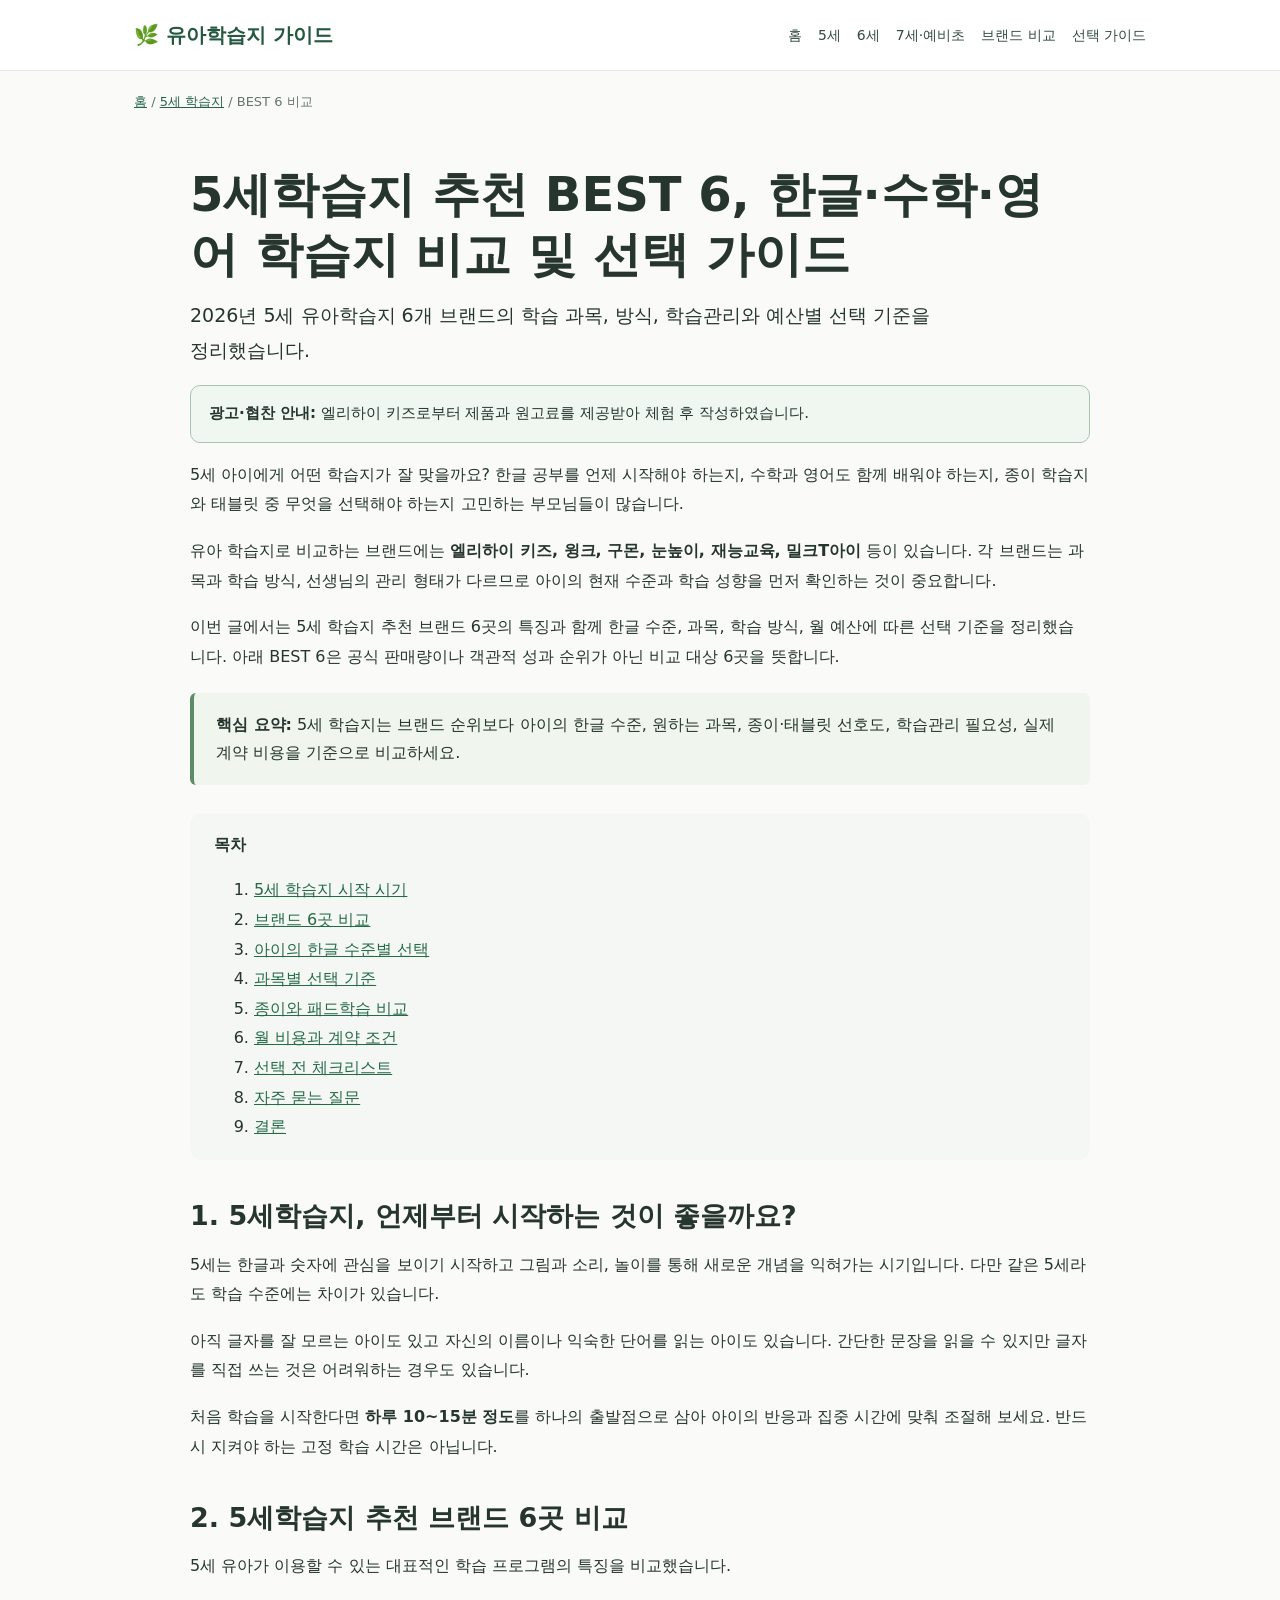
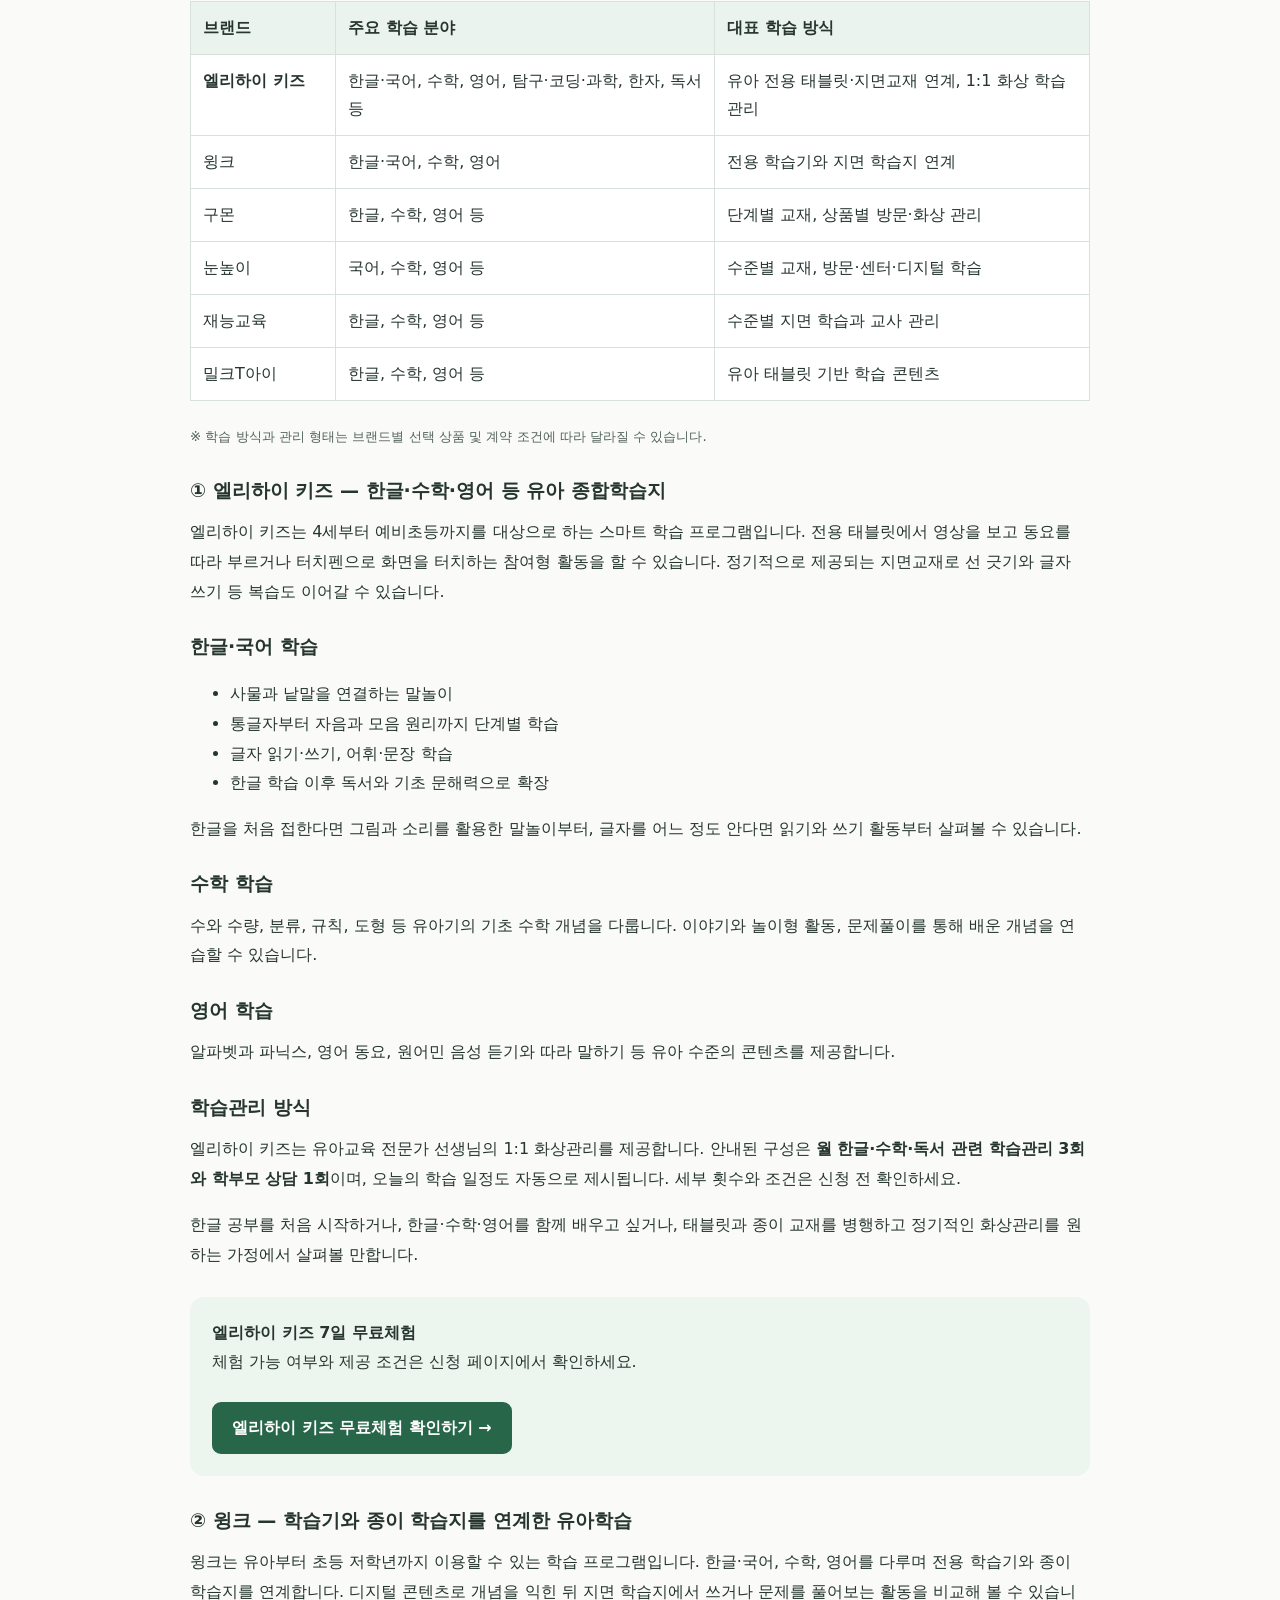
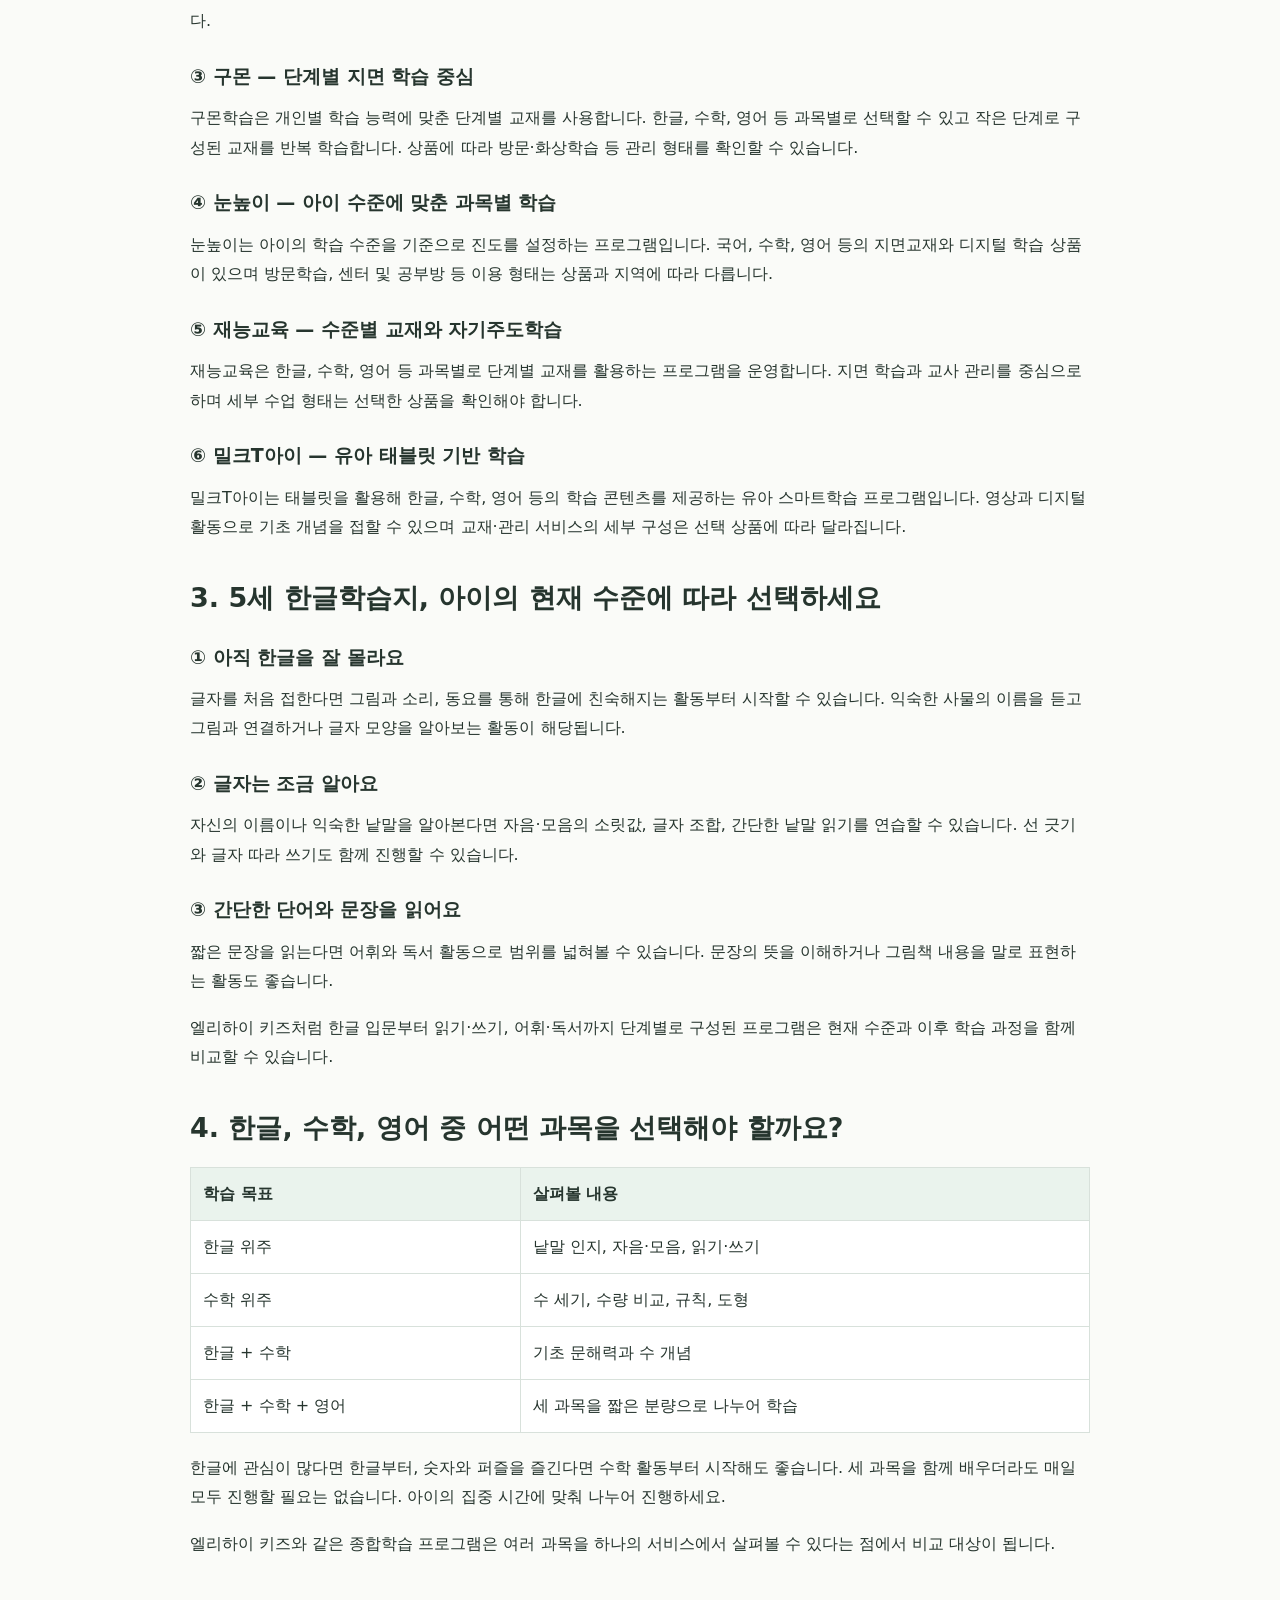
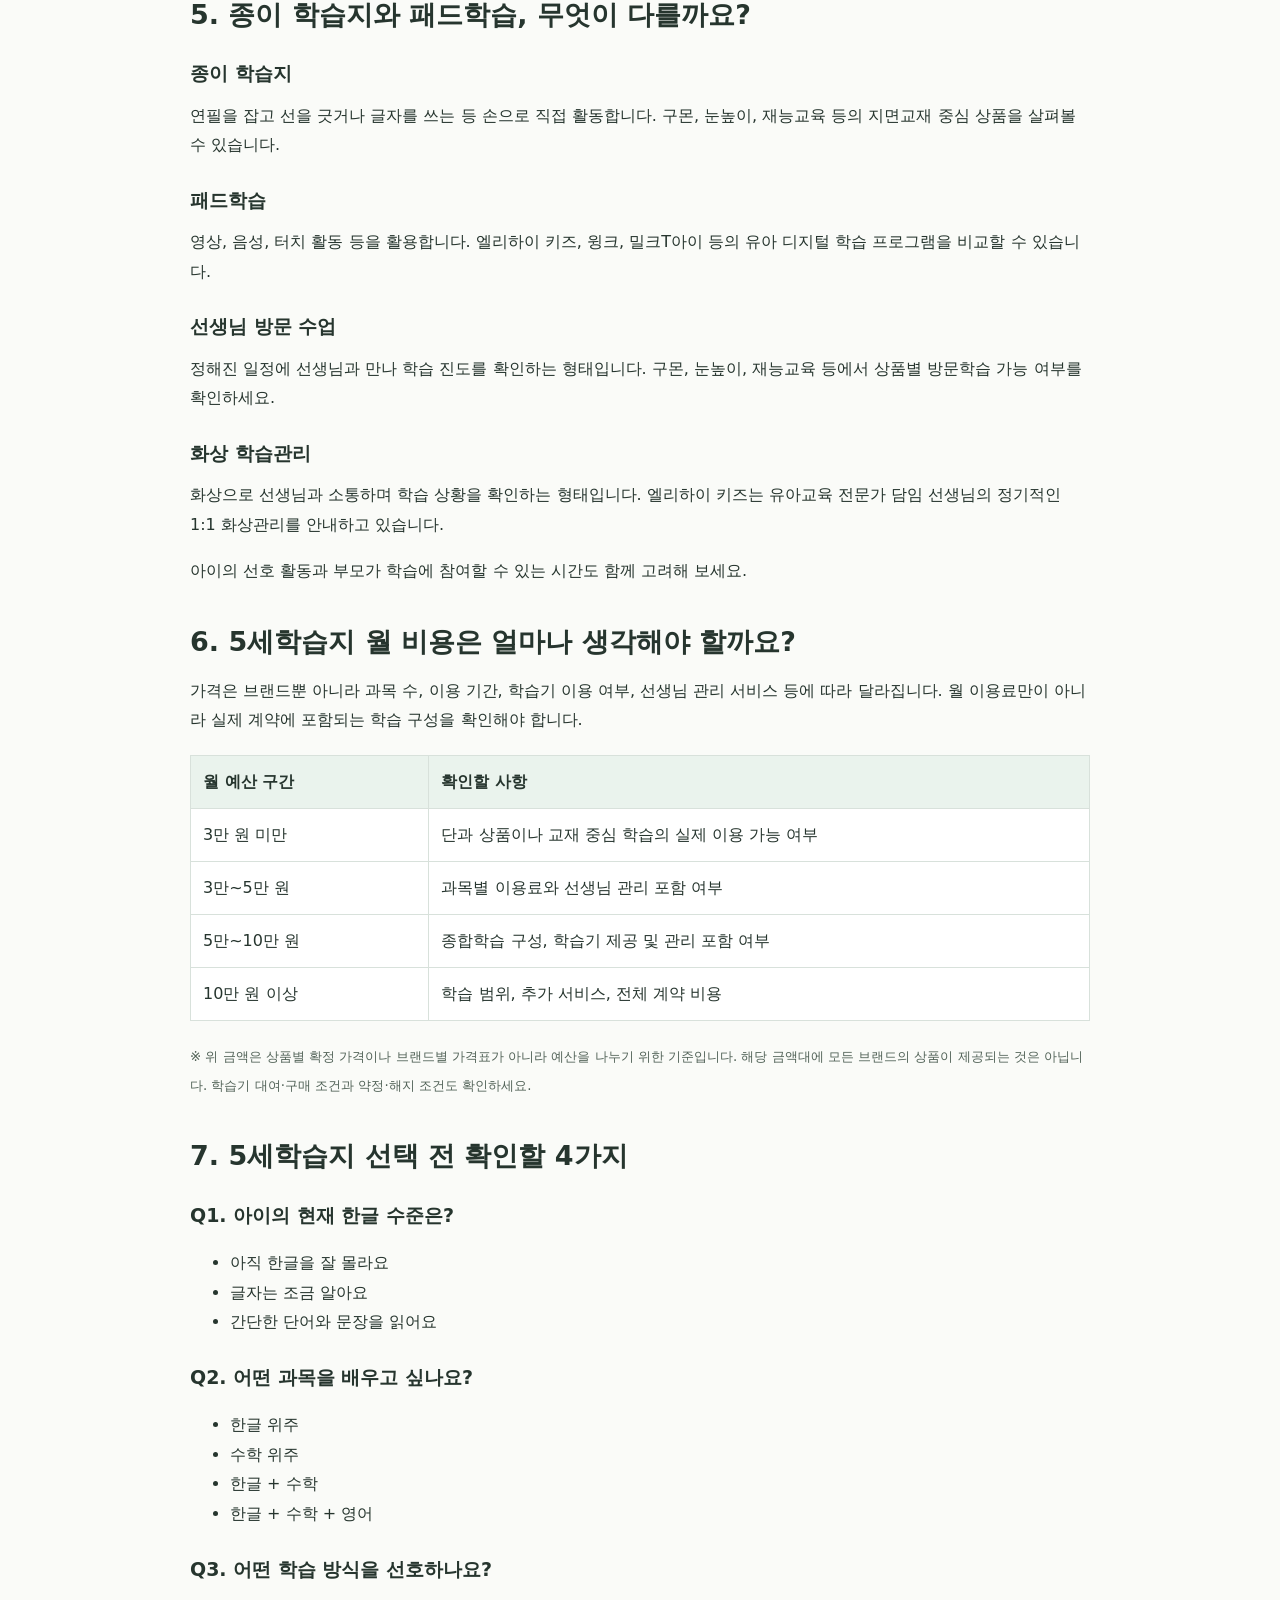
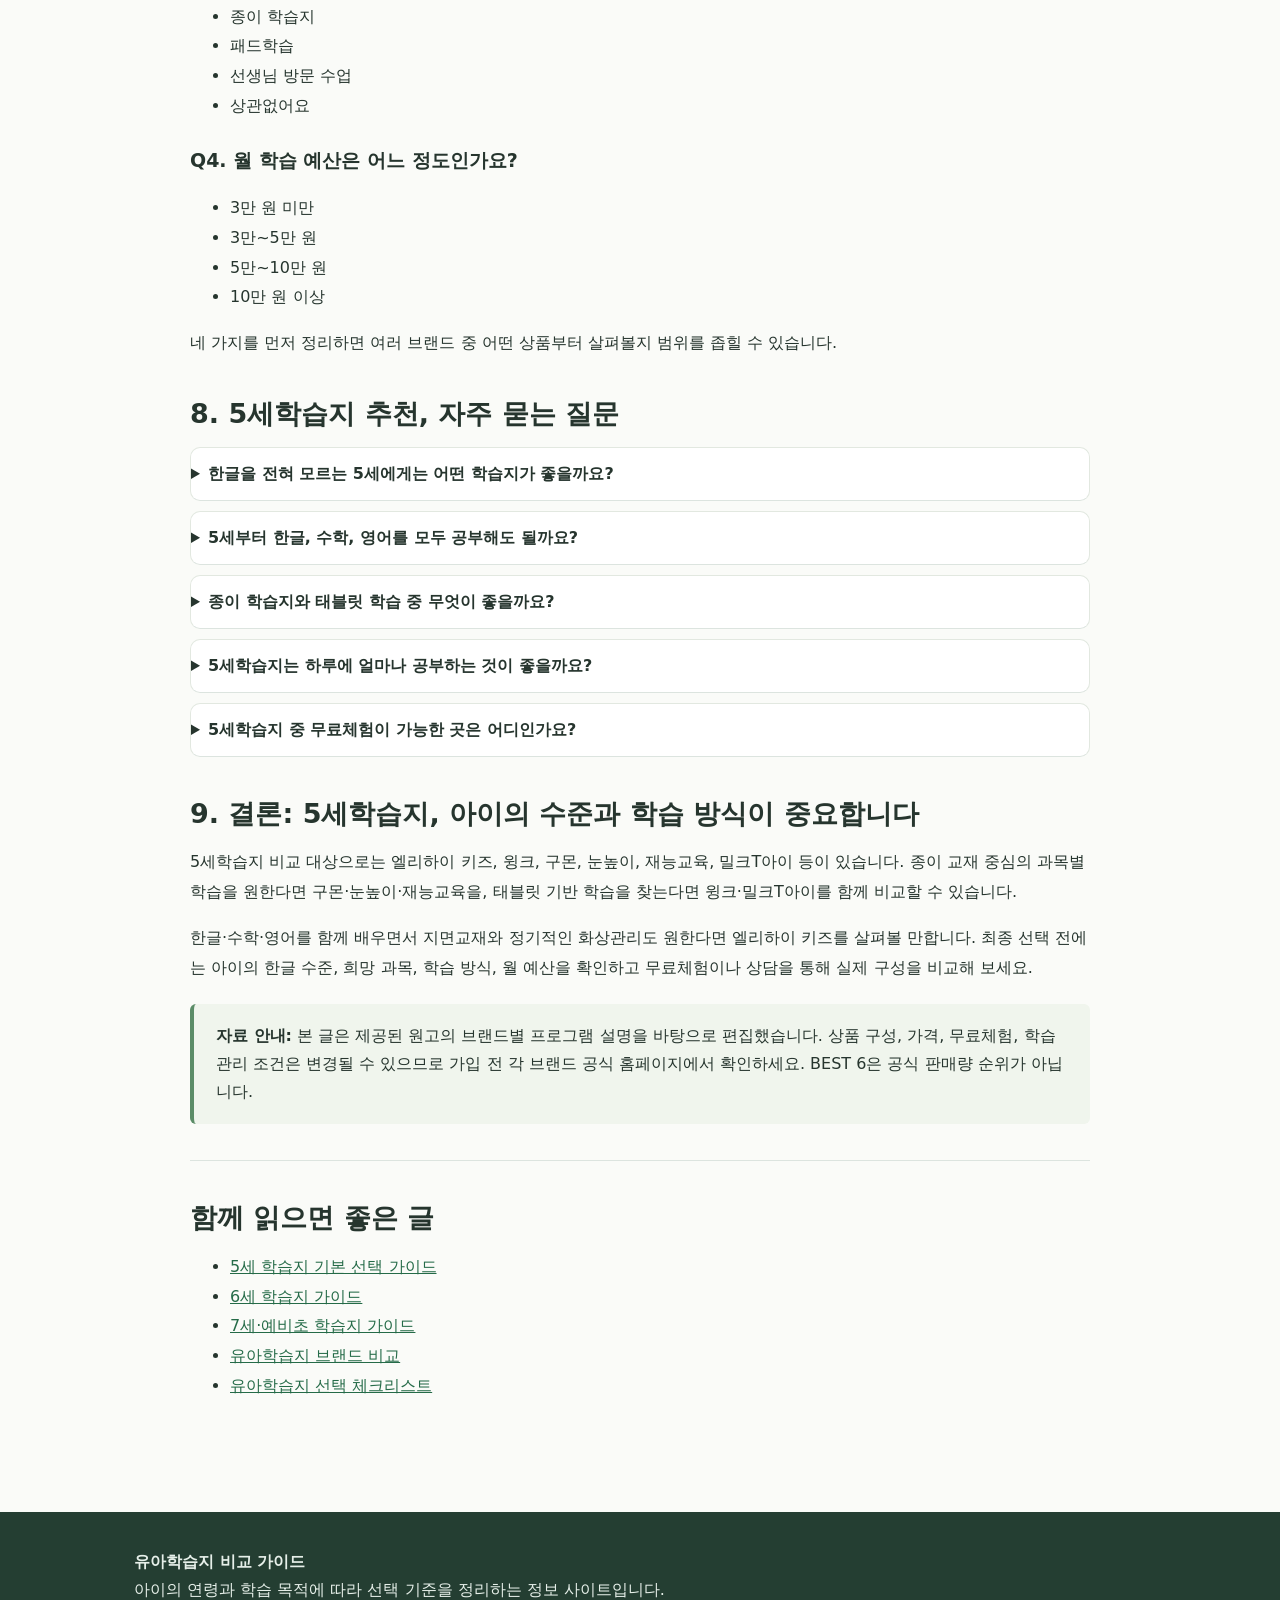
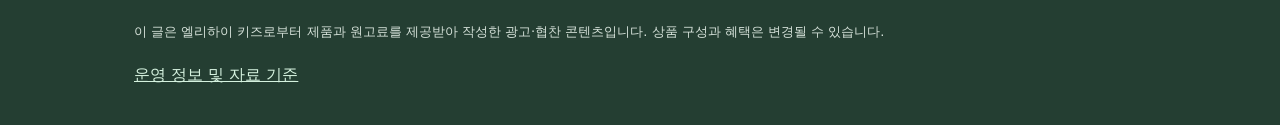
==== 5se-study-best6.html @ 1b420f94 "Add files via upload" ====
<!doctype html><html lang="ko"><head><meta charset="utf-8"><meta name="viewport" content="width=device-width, initial-scale=1"><title>5세학습지 추천 BEST 6 | 한글·수학·영어 학습지 비교</title><meta name="description" content="5세학습지 추천 BEST 6. 엘리하이 키즈, 윙크, 구몬, 눈높이, 재능교육, 밀크T아이의 한글·수학·영어 학습 방식, 관리, 비용 선택 기준을 비교합니다."><meta name="robots" content="index,follow,max-snippet:-1"><link rel="canonical" href="https://jjh950621-star.github.io/5se-study-best6.html"><link rel="stylesheet" href="style.css"><meta property="og:type" content="article"><meta property="og:title" content="5세학습지 추천 BEST 6, 한글·수학·영어 학습지 비교 및 선택 가이드"><meta property="og:description" content="6개 유아학습지 브랜드의 과목, 학습 방식, 관리, 예산 선택 기준을 비교합니다."><meta property="og:url" content="https://jjh950621-star.github.io/5se-study-best6.html"><script type="application/ld+json">{"@context":"https://schema.org","@type":"Article","headline":"5세학습지 추천 BEST 6, 한글·수학·영어 학습지 비교 및 선택 가이드","description":"5세 유아학습지 6개 브랜드의 학습 방식과 선택 기준 비교","inLanguage":"ko-KR","mainEntityOfPage":"https://jjh950621-star.github.io/5se-study-best6.html","datePublished":"2026-11-03","dateModified":"2026-11-03","isAccessibleForFree":true}</script><style>.article{max-width:900px}.article p,.article li{line-height:1.85}.article h2{scroll-margin-top:90px;margin-top:2.4rem}.article h3{margin-top:1.5rem}.disclosure{padding:14px 18px;border:1px solid #a9c5b1;border-radius:10px;background:#f0f7f1;font-size:.94rem}.toc{background:#f5f7f4;border-radius:12px;padding:18px 24px;margin:28px 0}.toc ol{margin-bottom:0}.toc a,.related a{color:#256b48}.tablewrap{overflow-x:auto;margin:20px 0}.tablewrap table{border-collapse:collapse;width:100%;min-width:570px}.tablewrap th,.tablewrap td{border:1px solid #d8e1db;padding:12px;text-align:left;vertical-align:top}.tablewrap th{background:#eaf3ed}.cta{padding:22px;background:#edf6ee;border-radius:14px;margin:28px 0}.cta .btn{display:inline-block;margin-top:8px}.article details{border-bottom:1px solid #dce4df;padding:12px 0}.article summary{cursor:pointer;font-weight:700}.article details p{margin-bottom:4px}.related{margin-top:36px;border-top:1px solid #dce4df}.crumb{padding-top:20px}.article .notice{margin:22px 0}.article small{color:#526358}</style></head><body><header><div class="wrap nav"><a class="logo" href="index.html">🌿 유아학습지 가이드</a><nav class="links" aria-label="주요 메뉴"><a href="index.html">홈</a><a href="age-5.html">5세</a><a href="age-6.html">6세</a><a href="age-7.html">7세·예비초</a><a href="brands.html">브랜드 비교</a><a href="guide.html">선택 가이드</a></nav></div></header><div class="wrap crumb"><a href="index.html">홈</a> / <a href="age-5.html">5세 학습지</a> / BEST 6 비교</div><main class="wrap article section"><h1>5세학습지 추천 BEST 6, 한글·수학·영어 학습지 비교 및 선택 가이드</h1><p class="lead">2026년 5세 유아학습지 6개 브랜드의 학습 과목, 방식, 학습관리와 예산별 선택 기준을 정리했습니다.</p>
<p class="disclosure"><strong>광고·협찬 안내:</strong> 엘리하이 키즈로부터 제품과 원고료를 제공받아 체험 후 작성하였습니다.</p>
<p>5세 아이에게 어떤 학습지가 잘 맞을까요? 한글 공부를 언제 시작해야 하는지, 수학과 영어도 함께 배워야 하는지, 종이 학습지와 태블릿 중 무엇을 선택해야 하는지 고민하는 부모님들이 많습니다.</p>
<p>유아 학습지로 비교하는 브랜드에는 <strong>엘리하이 키즈, 윙크, 구몬, 눈높이, 재능교육, 밀크T아이</strong> 등이 있습니다. 각 브랜드는 과목과 학습 방식, 선생님의 관리 형태가 다르므로 아이의 현재 수준과 학습 성향을 먼저 확인하는 것이 중요합니다.</p>
<p>이번 글에서는 5세 학습지 추천 브랜드 6곳의 특징과 함께 한글 수준, 과목, 학습 방식, 월 예산에 따른 선택 기준을 정리했습니다. 아래 BEST 6은 공식 판매량이나 객관적 성과 순위가 아닌 비교 대상 6곳을 뜻합니다.</p>
<div class="notice"><strong>핵심 요약:</strong> 5세 학습지는 브랜드 순위보다 아이의 한글 수준, 원하는 과목, 종이·태블릿 선호도, 학습관리 필요성, 실제 계약 비용을 기준으로 비교하세요.</div>
<nav class="toc" aria-label="이 글의 목차"><strong>목차</strong><ol><li><a href="#s1">5세 학습지 시작 시기</a></li><li><a href="#s2">브랜드 6곳 비교</a></li><li><a href="#s3">아이의 한글 수준별 선택</a></li><li><a href="#s4">과목별 선택 기준</a></li><li><a href="#s5">종이와 패드학습 비교</a></li><li><a href="#s6">월 비용과 계약 조건</a></li><li><a href="#s7">선택 전 체크리스트</a></li><li><a href="#s8">자주 묻는 질문</a></li><li><a href="#s9">결론</a></li></ol></nav>
<h2 id="s1">1. 5세학습지, 언제부터 시작하는 것이 좋을까요?</h2>
<p>5세는 한글과 숫자에 관심을 보이기 시작하고 그림과 소리, 놀이를 통해 새로운 개념을 익혀가는 시기입니다. 다만 같은 5세라도 학습 수준에는 차이가 있습니다.</p>
<p>아직 글자를 잘 모르는 아이도 있고 자신의 이름이나 익숙한 단어를 읽는 아이도 있습니다. 간단한 문장을 읽을 수 있지만 글자를 직접 쓰는 것은 어려워하는 경우도 있습니다.</p>
<p>처음 학습을 시작한다면 <strong>하루 10~15분 정도</strong>를 하나의 출발점으로 삼아 아이의 반응과 집중 시간에 맞춰 조절해 보세요. 반드시 지켜야 하는 고정 학습 시간은 아닙니다.</p>
<h2 id="s2">2. 5세학습지 추천 브랜드 6곳 비교</h2>
<p>5세 유아가 이용할 수 있는 대표적인 학습 프로그램의 특징을 비교했습니다.</p>
<div class="tablewrap"><table><thead><tr><th scope="col">브랜드</th><th scope="col">주요 학습 분야</th><th scope="col">대표 학습 방식</th></tr></thead><tbody><tr><td><strong>엘리하이 키즈</strong></td><td>한글·국어, 수학, 영어, 탐구·코딩·과학, 한자, 독서 등</td><td>유아 전용 태블릿·지면교재 연계, 1:1 화상 학습관리</td></tr><tr><td>윙크</td><td>한글·국어, 수학, 영어</td><td>전용 학습기와 지면 학습지 연계</td></tr><tr><td>구몬</td><td>한글, 수학, 영어 등</td><td>단계별 교재, 상품별 방문·화상 관리</td></tr><tr><td>눈높이</td><td>국어, 수학, 영어 등</td><td>수준별 교재, 방문·센터·디지털 학습</td></tr><tr><td>재능교육</td><td>한글, 수학, 영어 등</td><td>수준별 지면 학습과 교사 관리</td></tr><tr><td>밀크T아이</td><td>한글, 수학, 영어 등</td><td>유아 태블릿 기반 학습 콘텐츠</td></tr></tbody></table></div>
<p><small>※ 학습 방식과 관리 형태는 브랜드별 선택 상품 및 계약 조건에 따라 달라질 수 있습니다.</small></p>
<h3>① 엘리하이 키즈 — 한글·수학·영어 등 유아 종합학습지</h3>
<p>엘리하이 키즈는 4세부터 예비초등까지를 대상으로 하는 스마트 학습 프로그램입니다. 전용 태블릿에서 영상을 보고 동요를 따라 부르거나 터치펜으로 화면을 터치하는 참여형 활동을 할 수 있습니다. 정기적으로 제공되는 지면교재로 선 긋기와 글자 쓰기 등 복습도 이어갈 수 있습니다.</p>
<h3>한글·국어 학습</h3>
<ul><li>사물과 낱말을 연결하는 말놀이</li><li>통글자부터 자음과 모음 원리까지 단계별 학습</li><li>글자 읽기·쓰기, 어휘·문장 학습</li><li>한글 학습 이후 독서와 기초 문해력으로 확장</li></ul>
<p>한글을 처음 접한다면 그림과 소리를 활용한 말놀이부터, 글자를 어느 정도 안다면 읽기와 쓰기 활동부터 살펴볼 수 있습니다.</p>
<h3>수학 학습</h3>
<p>수와 수량, 분류, 규칙, 도형 등 유아기의 기초 수학 개념을 다룹니다. 이야기와 놀이형 활동, 문제풀이를 통해 배운 개념을 연습할 수 있습니다.</p>
<h3>영어 학습</h3>
<p>알파벳과 파닉스, 영어 동요, 원어민 음성 듣기와 따라 말하기 등 유아 수준의 콘텐츠를 제공합니다.</p>
<h3>학습관리 방식</h3>
<p>엘리하이 키즈는 유아교육 전문가 선생님의 1:1 화상관리를 제공합니다. 안내된 구성은 <strong>월 한글·수학·독서 관련 학습관리 3회와 학부모 상담 1회</strong>이며, 오늘의 학습 일정도 자동으로 제시됩니다. 세부 횟수와 조건은 신청 전 확인하세요.</p>
<p>한글 공부를 처음 시작하거나, 한글·수학·영어를 함께 배우고 싶거나, 태블릿과 종이 교재를 병행하고 정기적인 화상관리를 원하는 가정에서 살펴볼 만합니다.</p>
<div class="cta"><strong>엘리하이 키즈 7일 무료체험</strong><p>체험 가능 여부와 제공 조건은 신청 페이지에서 확인하세요.</p><a class="btn" href="https://mkids.mbest.co.kr/ad/?ptname=C4216" target="_blank" rel="noopener noreferrer sponsored">엘리하이 키즈 무료체험 확인하기 →</a></div>
<h3>② 윙크 — 학습기와 종이 학습지를 연계한 유아학습</h3>
<p>윙크는 유아부터 초등 저학년까지 이용할 수 있는 학습 프로그램입니다. 한글·국어, 수학, 영어를 다루며 전용 학습기와 종이 학습지를 연계합니다. 디지털 콘텐츠로 개념을 익힌 뒤 지면 학습지에서 쓰거나 문제를 풀어보는 활동을 비교해 볼 수 있습니다.</p>
<h3>③ 구몬 — 단계별 지면 학습 중심</h3>
<p>구몬학습은 개인별 학습 능력에 맞춘 단계별 교재를 사용합니다. 한글, 수학, 영어 등 과목별로 선택할 수 있고 작은 단계로 구성된 교재를 반복 학습합니다. 상품에 따라 방문·화상학습 등 관리 형태를 확인할 수 있습니다.</p>
<h3>④ 눈높이 — 아이 수준에 맞춘 과목별 학습</h3>
<p>눈높이는 아이의 학습 수준을 기준으로 진도를 설정하는 프로그램입니다. 국어, 수학, 영어 등의 지면교재와 디지털 학습 상품이 있으며 방문학습, 센터 및 공부방 등 이용 형태는 상품과 지역에 따라 다릅니다.</p>
<h3>⑤ 재능교육 — 수준별 교재와 자기주도학습</h3>
<p>재능교육은 한글, 수학, 영어 등 과목별로 단계별 교재를 활용하는 프로그램을 운영합니다. 지면 학습과 교사 관리를 중심으로 하며 세부 수업 형태는 선택한 상품을 확인해야 합니다.</p>
<h3>⑥ 밀크T아이 — 유아 태블릿 기반 학습</h3>
<p>밀크T아이는 태블릿을 활용해 한글, 수학, 영어 등의 학습 콘텐츠를 제공하는 유아 스마트학습 프로그램입니다. 영상과 디지털 활동으로 기초 개념을 접할 수 있으며 교재·관리 서비스의 세부 구성은 선택 상품에 따라 달라집니다.</p>
<h2 id="s3">3. 5세 한글학습지, 아이의 현재 수준에 따라 선택하세요</h2>
<h3>① 아직 한글을 잘 몰라요</h3>
<p>글자를 처음 접한다면 그림과 소리, 동요를 통해 한글에 친숙해지는 활동부터 시작할 수 있습니다. 익숙한 사물의 이름을 듣고 그림과 연결하거나 글자 모양을 알아보는 활동이 해당됩니다.</p>
<h3>② 글자는 조금 알아요</h3>
<p>자신의 이름이나 익숙한 낱말을 알아본다면 자음·모음의 소릿값, 글자 조합, 간단한 낱말 읽기를 연습할 수 있습니다. 선 긋기와 글자 따라 쓰기도 함께 진행할 수 있습니다.</p>
<h3>③ 간단한 단어와 문장을 읽어요</h3>
<p>짧은 문장을 읽는다면 어휘와 독서 활동으로 범위를 넓혀볼 수 있습니다. 문장의 뜻을 이해하거나 그림책 내용을 말로 표현하는 활동도 좋습니다.</p>
<p>엘리하이 키즈처럼 한글 입문부터 읽기·쓰기, 어휘·독서까지 단계별로 구성된 프로그램은 현재 수준과 이후 학습 과정을 함께 비교할 수 있습니다.</p>
<h2 id="s4">4. 한글, 수학, 영어 중 어떤 과목을 선택해야 할까요?</h2>
<div class="tablewrap"><table><thead><tr><th scope="col">학습 목표</th><th scope="col">살펴볼 내용</th></tr></thead><tbody><tr><td>한글 위주</td><td>낱말 인지, 자음·모음, 읽기·쓰기</td></tr><tr><td>수학 위주</td><td>수 세기, 수량 비교, 규칙, 도형</td></tr><tr><td>한글 + 수학</td><td>기초 문해력과 수 개념</td></tr><tr><td>한글 + 수학 + 영어</td><td>세 과목을 짧은 분량으로 나누어 학습</td></tr></tbody></table></div>
<p>한글에 관심이 많다면 한글부터, 숫자와 퍼즐을 즐긴다면 수학 활동부터 시작해도 좋습니다. 세 과목을 함께 배우더라도 매일 모두 진행할 필요는 없습니다. 아이의 집중 시간에 맞춰 나누어 진행하세요.</p>
<p>엘리하이 키즈와 같은 종합학습 프로그램은 여러 과목을 하나의 서비스에서 살펴볼 수 있다는 점에서 비교 대상이 됩니다.</p>
<h2 id="s5">5. 종이 학습지와 패드학습, 무엇이 다를까요?</h2>
<h3>종이 학습지</h3>
<p>연필을 잡고 선을 긋거나 글자를 쓰는 등 손으로 직접 활동합니다. 구몬, 눈높이, 재능교육 등의 지면교재 중심 상품을 살펴볼 수 있습니다.</p>
<h3>패드학습</h3>
<p>영상, 음성, 터치 활동 등을 활용합니다. 엘리하이 키즈, 윙크, 밀크T아이 등의 유아 디지털 학습 프로그램을 비교할 수 있습니다.</p>
<h3>선생님 방문 수업</h3>
<p>정해진 일정에 선생님과 만나 학습 진도를 확인하는 형태입니다. 구몬, 눈높이, 재능교육 등에서 상품별 방문학습 가능 여부를 확인하세요.</p>
<h3>화상 학습관리</h3>
<p>화상으로 선생님과 소통하며 학습 상황을 확인하는 형태입니다. 엘리하이 키즈는 유아교육 전문가 담임 선생님의 정기적인 1:1 화상관리를 안내하고 있습니다.</p>
<p>아이의 선호 활동과 부모가 학습에 참여할 수 있는 시간도 함께 고려해 보세요.</p>
<h2 id="s6">6. 5세학습지 월 비용은 얼마나 생각해야 할까요?</h2>
<p>가격은 브랜드뿐 아니라 과목 수, 이용 기간, 학습기 이용 여부, 선생님 관리 서비스 등에 따라 달라집니다. 월 이용료만이 아니라 실제 계약에 포함되는 학습 구성을 확인해야 합니다.</p>
<div class="tablewrap"><table><thead><tr><th scope="col">월 예산 구간</th><th scope="col">확인할 사항</th></tr></thead><tbody><tr><td>3만 원 미만</td><td>단과 상품이나 교재 중심 학습의 실제 이용 가능 여부</td></tr><tr><td>3만~5만 원</td><td>과목별 이용료와 선생님 관리 포함 여부</td></tr><tr><td>5만~10만 원</td><td>종합학습 구성, 학습기 제공 및 관리 포함 여부</td></tr><tr><td>10만 원 이상</td><td>학습 범위, 추가 서비스, 전체 계약 비용</td></tr></tbody></table></div>
<p><small>※ 위 금액은 상품별 확정 가격이나 브랜드별 가격표가 아니라 예산을 나누기 위한 기준입니다. 해당 금액대에 모든 브랜드의 상품이 제공되는 것은 아닙니다. 학습기 대여·구매 조건과 약정·해지 조건도 확인하세요.</small></p>
<h2 id="s7">7. 5세학습지 선택 전 확인할 4가지</h2>
<h3>Q1. 아이의 현재 한글 수준은?</h3>
<ul><li>아직 한글을 잘 몰라요</li><li>글자는 조금 알아요</li><li>간단한 단어와 문장을 읽어요</li></ul>
<h3>Q2. 어떤 과목을 배우고 싶나요?</h3>
<ul><li>한글 위주</li><li>수학 위주</li><li>한글 + 수학</li><li>한글 + 수학 + 영어</li></ul>
<h3>Q3. 어떤 학습 방식을 선호하나요?</h3>
<ul><li>종이 학습지</li><li>패드학습</li><li>선생님 방문 수업</li><li>상관없어요</li></ul>
<h3>Q4. 월 학습 예산은 어느 정도인가요?</h3>
<ul><li>3만 원 미만</li><li>3만~5만 원</li><li>5만~10만 원</li><li>10만 원 이상</li></ul>
<p>네 가지를 먼저 정리하면 여러 브랜드 중 어떤 상품부터 살펴볼지 범위를 좁힐 수 있습니다.</p>
<h2 id="s8">8. 5세학습지 추천, 자주 묻는 질문</h2>
<details><summary>한글을 전혀 모르는 5세에게는 어떤 학습지가 좋을까요?</summary><p>글자와 소리를 연결하는 활동부터 시작할 수 있는 학습지를 살펴보세요. 엘리하이 키즈는 말놀이와 통글자부터 자음·모음, 읽기·쓰기까지 이어지는 한글 콘텐츠를 제공합니다.</p></details>
<details><summary>5세부터 한글, 수학, 영어를 모두 공부해도 될까요?</summary><p>아이의 집중 시간과 흥미에 맞춰 학습량을 조절한다면 가능합니다. 처음에는 짧은 한두 가지 활동부터 시작해 보세요.</p></details>
<details><summary>종이 학습지와 태블릿 학습 중 무엇이 좋을까요?</summary><p>쓰기·색칠하기를 선호한다면 종이 학습지를, 영상·소리·터치 활동을 좋아한다면 태블릿 학습을 비교할 수 있습니다. 엘리하이 키즈처럼 두 방식을 함께 활용하는 상품도 있습니다.</p></details>
<details><summary>5세학습지는 하루에 얼마나 공부하는 것이 좋을까요?</summary><p>하루 10~15분을 출발점으로 삼되 아이의 집중력과 반응에 따라 조절하세요. 반드시 지켜야 할 고정 시간은 아닙니다.</p></details>
<details><summary>5세학습지 중 무료체험이 가능한 곳은 어디인가요?</summary><p>엘리하이 키즈는 7일 무료체험을 안내하고 있으며 다른 일부 브랜드도 체험 상품을 운영합니다. 기간과 제공 조건은 신청 시점의 공식 안내를 확인하세요.</p></details>
<h2 id="s9">9. 결론: 5세학습지, 아이의 수준과 학습 방식이 중요합니다</h2>
<p>5세학습지 비교 대상으로는 엘리하이 키즈, 윙크, 구몬, 눈높이, 재능교육, 밀크T아이 등이 있습니다. 종이 교재 중심의 과목별 학습을 원한다면 구몬·눈높이·재능교육을, 태블릿 기반 학습을 찾는다면 윙크·밀크T아이를 함께 비교할 수 있습니다.</p>
<p>한글·수학·영어를 함께 배우면서 지면교재와 정기적인 화상관리도 원한다면 엘리하이 키즈를 살펴볼 만합니다. 최종 선택 전에는 아이의 한글 수준, 희망 과목, 학습 방식, 월 예산을 확인하고 무료체험이나 상담을 통해 실제 구성을 비교해 보세요.</p>
<div class="notice"><strong>자료 안내:</strong> 본 글은 제공된 원고의 브랜드별 프로그램 설명을 바탕으로 편집했습니다. 상품 구성, 가격, 무료체험, 학습관리 조건은 변경될 수 있으므로 가입 전 각 브랜드 공식 홈페이지에서 확인하세요. BEST 6은 공식 판매량 순위가 아닙니다.</div>
<div class="related"><h2>함께 읽으면 좋은 글</h2><ul><li><a href="age-5.html">5세 학습지 기본 선택 가이드</a></li><li><a href="age-6.html">6세 학습지 가이드</a></li><li><a href="age-7.html">7세·예비초 학습지 가이드</a></li><li><a href="brands.html">유아학습지 브랜드 비교</a></li><li><a href="guide.html">유아학습지 선택 체크리스트</a></li></ul></div>
</main><footer><div class="wrap"><strong>유아학습지 비교 가이드</strong><p>아이의 연령과 학습 목적에 따라 선택 기준을 정리하는 정보 사이트입니다.</p><p class="small" style="color:#d5e1d9">이 글은 엘리하이 키즈로부터 제품과 원고료를 제공받아 작성한 광고·협찬 콘텐츠입니다. 상품 구성과 혜택은 변경될 수 있습니다.</p><a href="about.html">운영 정보 및 자료 기준</a></div></footer></body></html>
---- style.css ----
*{box-sizing:border-box}body{margin:0;font-family:system-ui,-apple-system,"Noto Sans KR",sans-serif;color:#26352e;background:#fafbf8;line-height:1.75}a{color:#27634d}header{background:#fff;border-bottom:1px solid #e1e9e2;position:sticky;top:0;z-index:2}.wrap{max-width:1060px;margin:auto;padding:0 24px}.nav{display:flex;justify-content:space-between;align-items:center;gap:16px;min-height:70px}.logo{font-size:20px;font-weight:800;text-decoration:none;color:#245841}.links{display:flex;flex-wrap:wrap;gap:16px}.links a{text-decoration:none;font-size:14px;color:#344b40}.hero{background:linear-gradient(125deg,#e4f3e8,#f8f2dd);padding:72px 0}.eyebrow{font-weight:700;color:#33765b;font-size:14px}h1{font-size:clamp(30px,5vw,48px);line-height:1.25;margin:14px 0}h2{font-size:27px;line-height:1.35;margin:45px 0 15px}h3{font-size:19px;margin:0 0 10px}p{margin:0 0 17px}.lead{font-size:19px;max-width:760px}.section{padding:36px 0}.grid{display:grid;grid-template-columns:repeat(3,1fr);gap:18px}.card{background:#fff;border:1px solid #e3e9e3;border-radius:16px;padding:24px;box-shadow:0 5px 20px #173a2610}.card a{font-weight:700}.tag{display:inline-block;background:#e6f3eb;color:#286349;padding:3px 10px;border-radius:20px;font-size:13px;margin-bottom:12px}.notice{padding:18px 22px;background:#f0f5ed;border-left:4px solid #5b8c67;border-radius:6px;margin:24px 0}.tablewrap{overflow:auto}table{width:100%;border-collapse:collapse;background:white}th,td{padding:14px;border:1px solid #dfe8df;text-align:left;vertical-align:top;min-width:145px}th{background:#e9f3eb}details{background:#fff;border:1px solid #e2e8e0;border-radius:10px;padding:15px 20px;margin:10px 0}summary{font-weight:700;cursor:pointer}footer{background:#243e32;color:#e6efe9;margin-top:60px;padding:36px 0}footer a{color:#d5f2df}.crumb{font-size:13px;color:#66756b;padding-top:22px}.article{max-width:850px}.small{font-size:13px;color:#66756b}.btn{display:inline-block;padding:12px 20px;background:#28664a;color:white;text-decoration:none;border-radius:9px;font-weight:700}@media(max-width:720px){.nav{align-items:flex-start;flex-direction:column;padding:14px 0}.links{gap:10px}.grid{grid-template-columns:1fr}.hero{padding:48px 0}.section{padding:20px 0}h2{font-size:23px}}
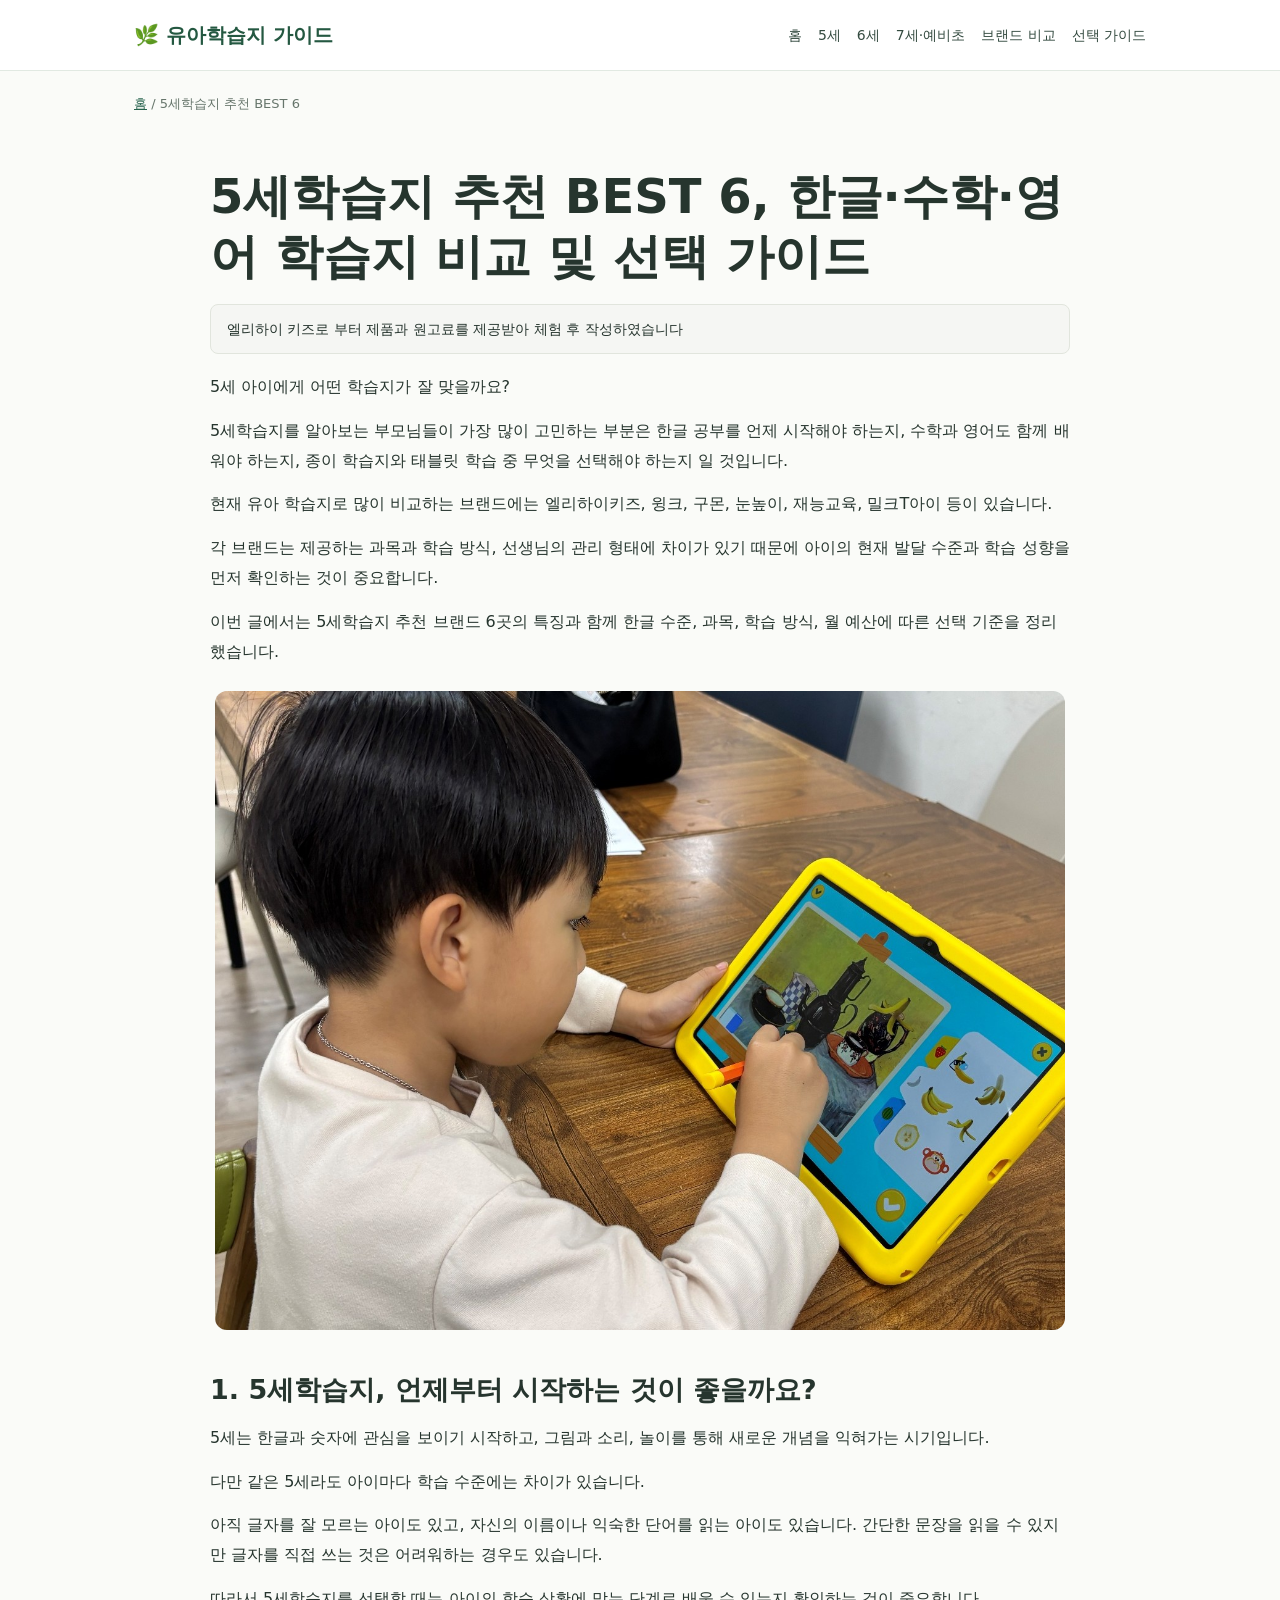
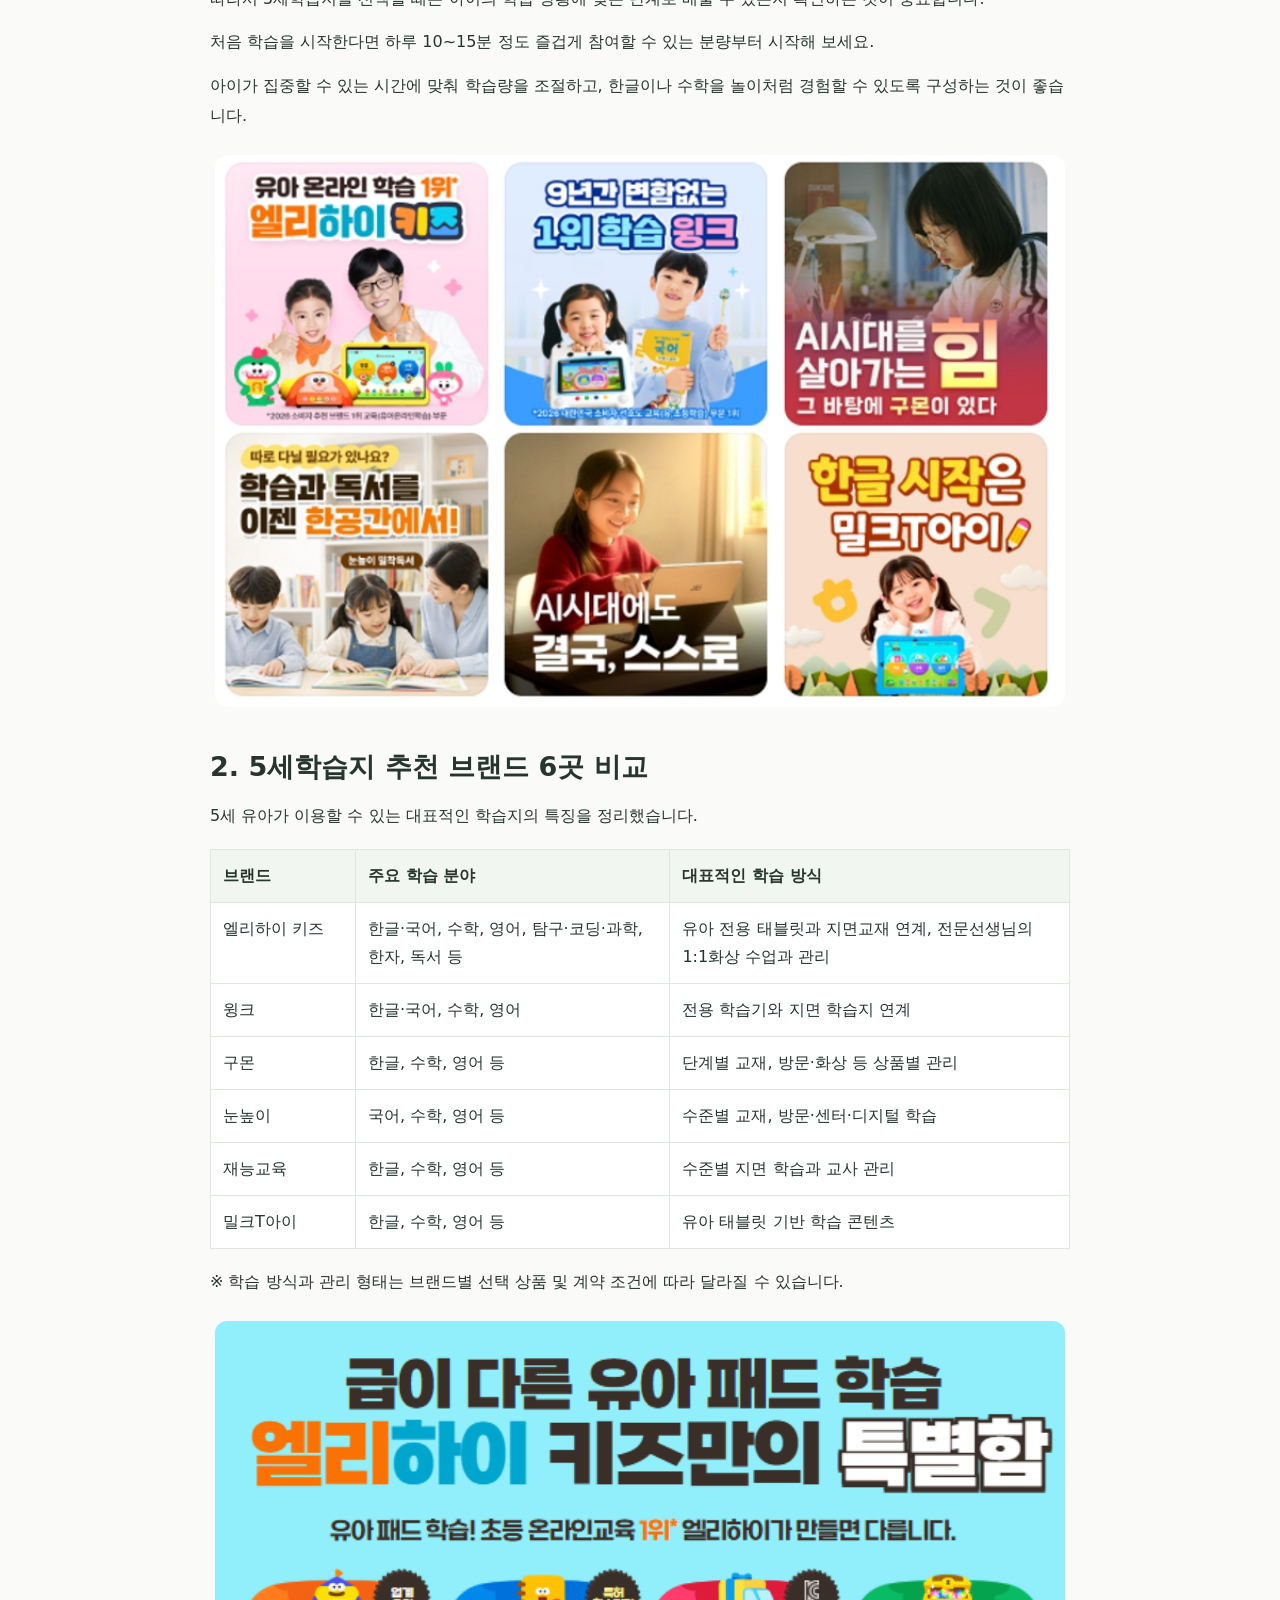
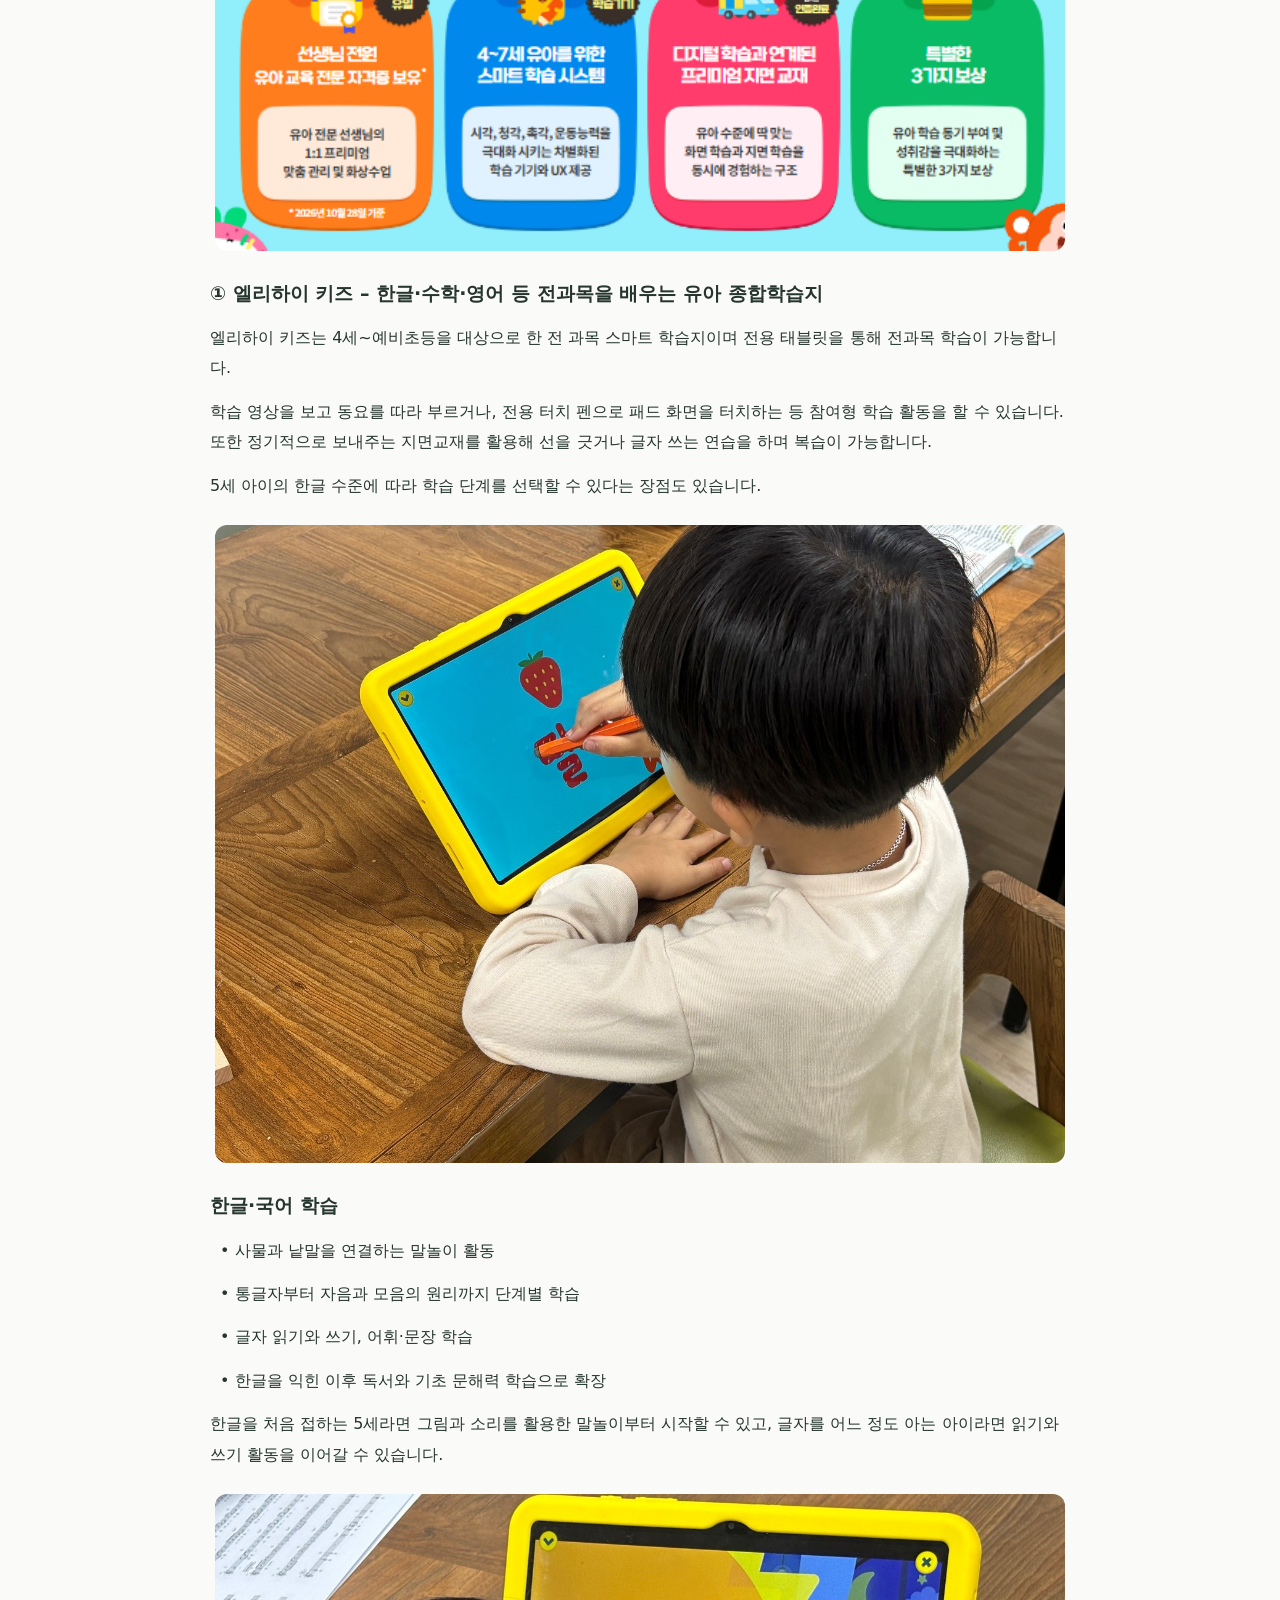
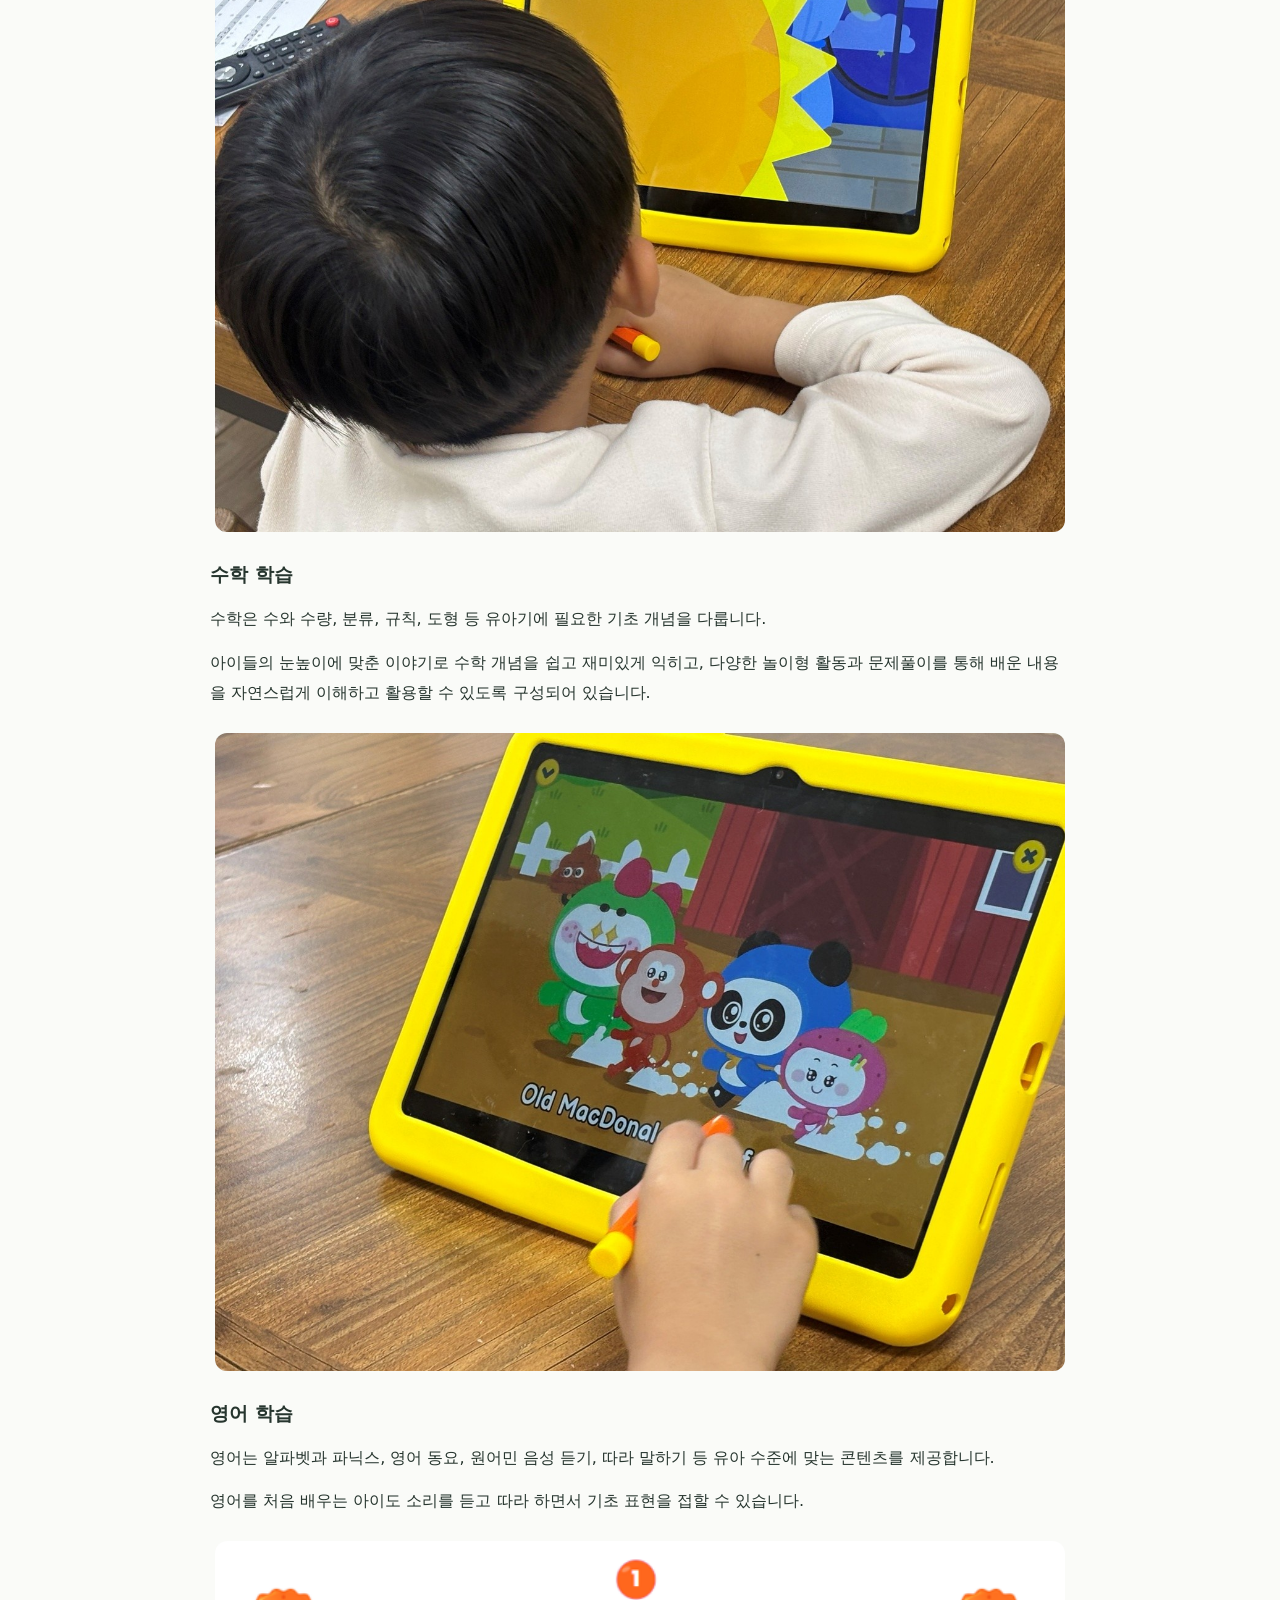
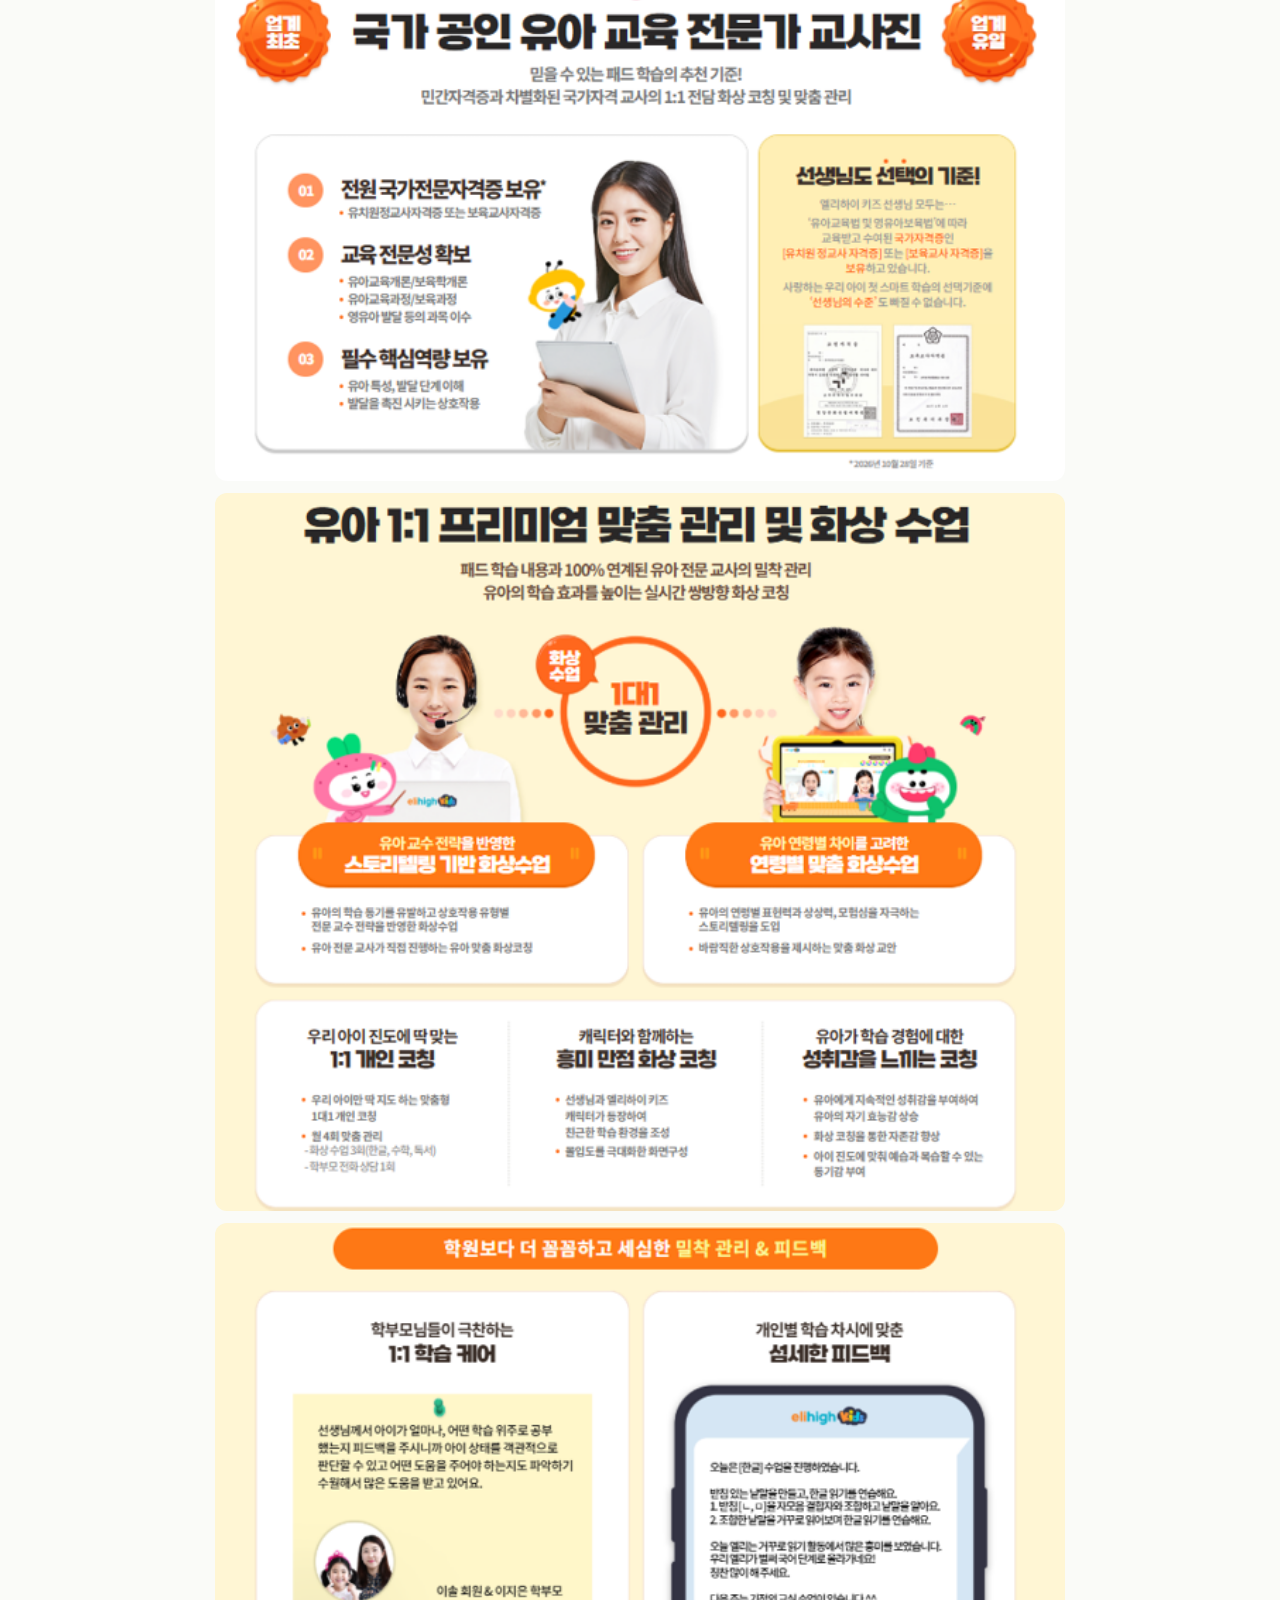
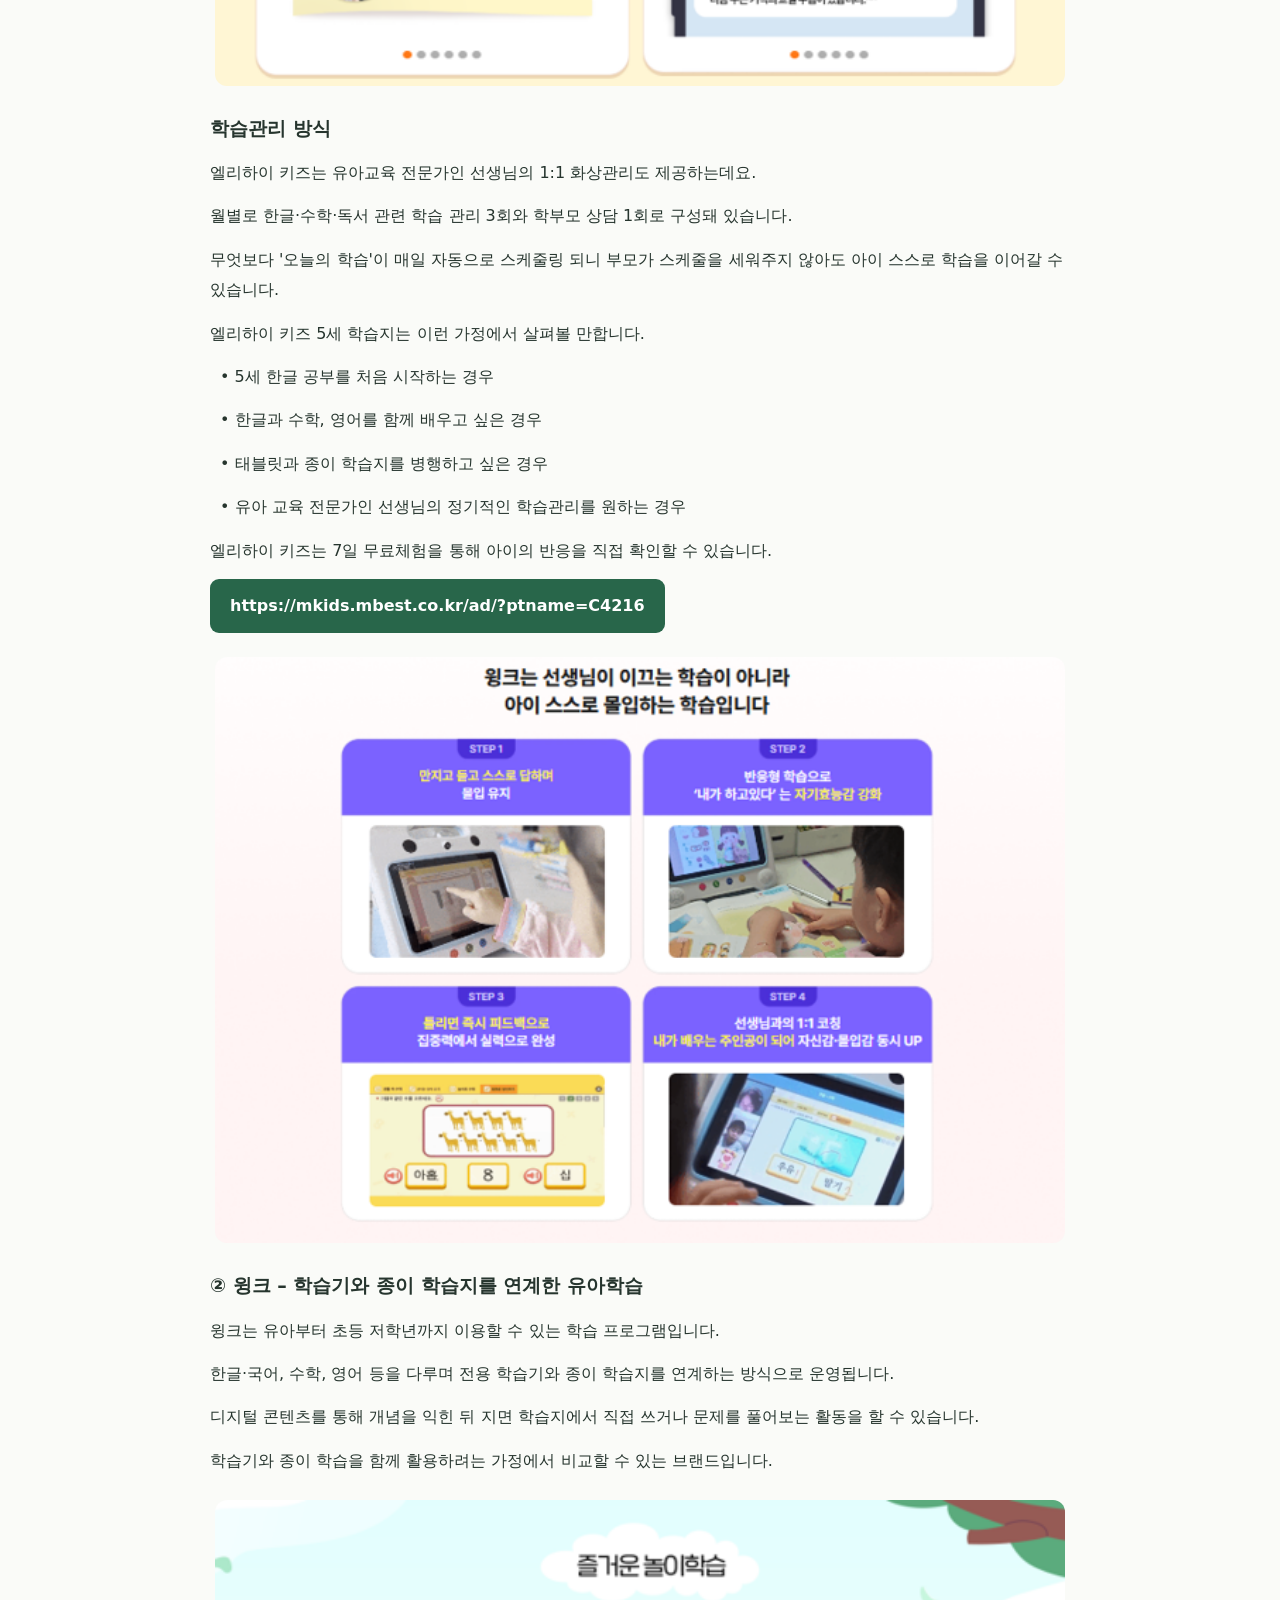
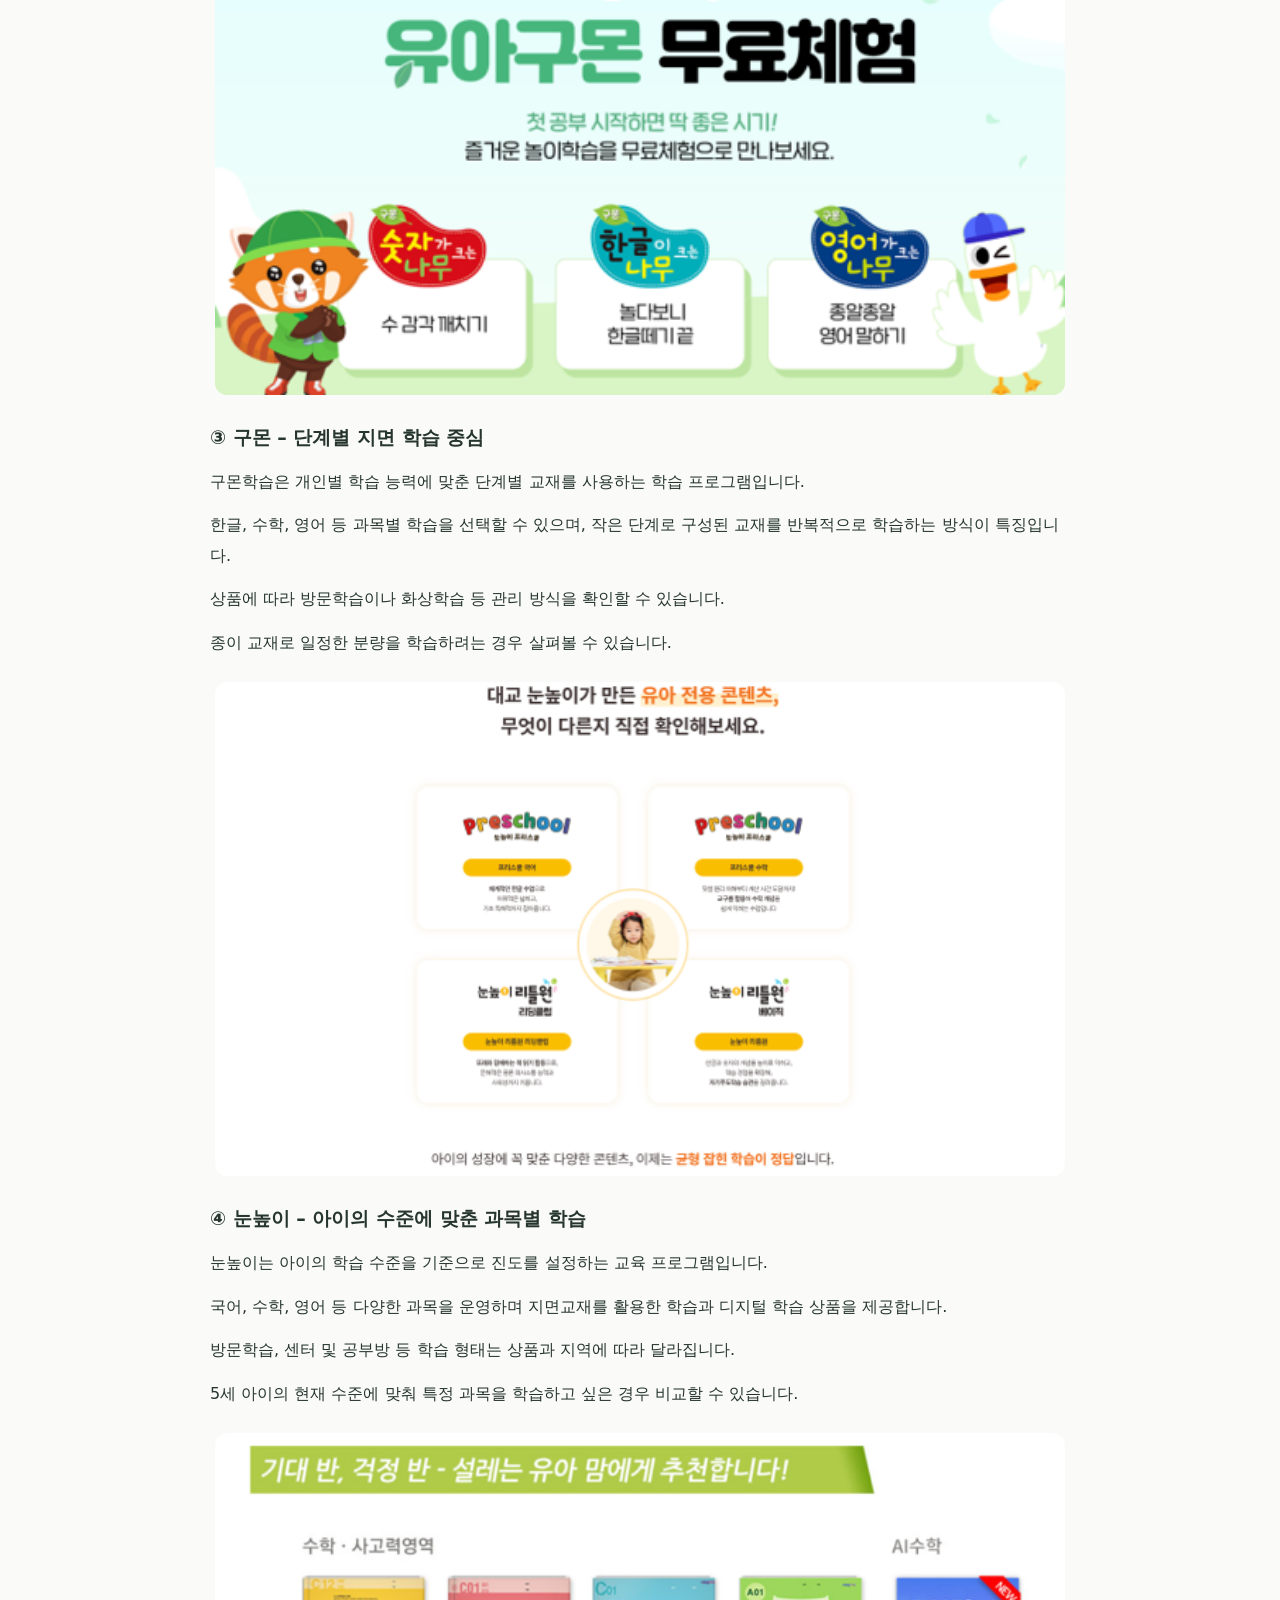
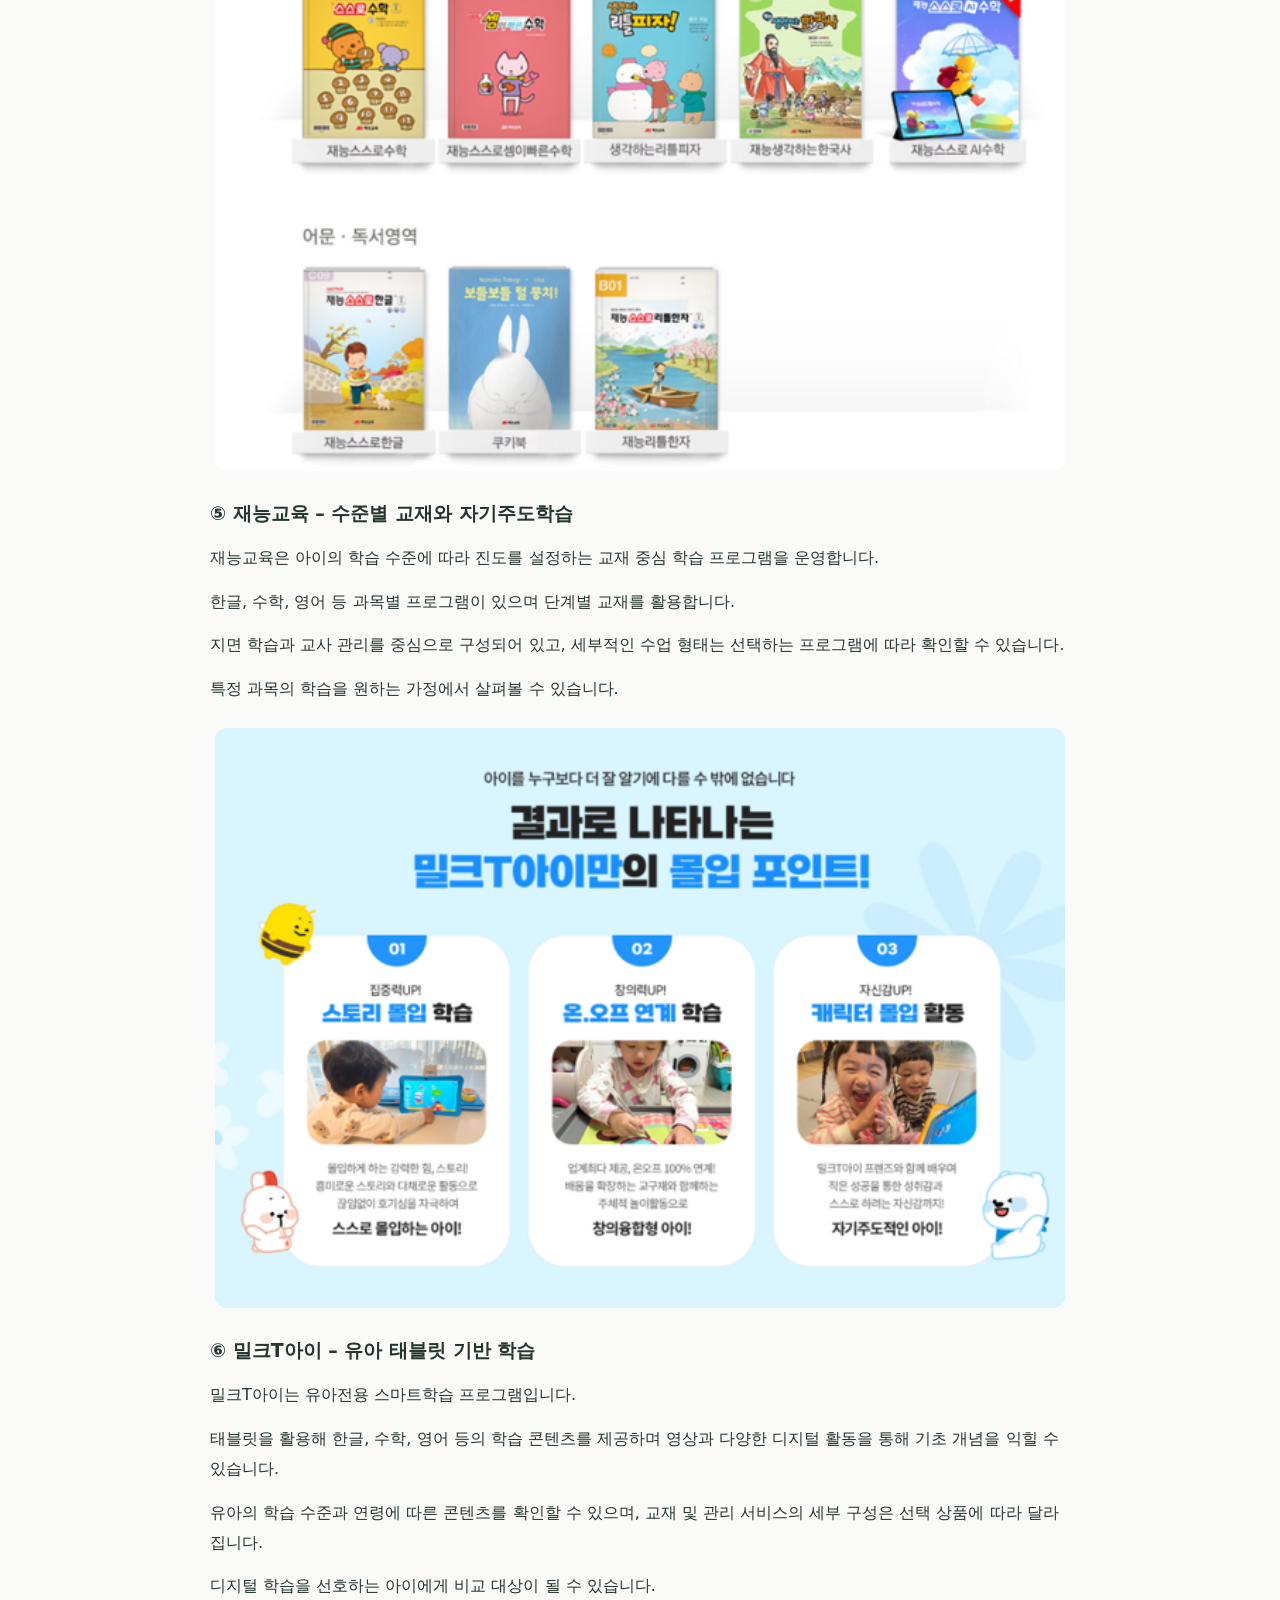
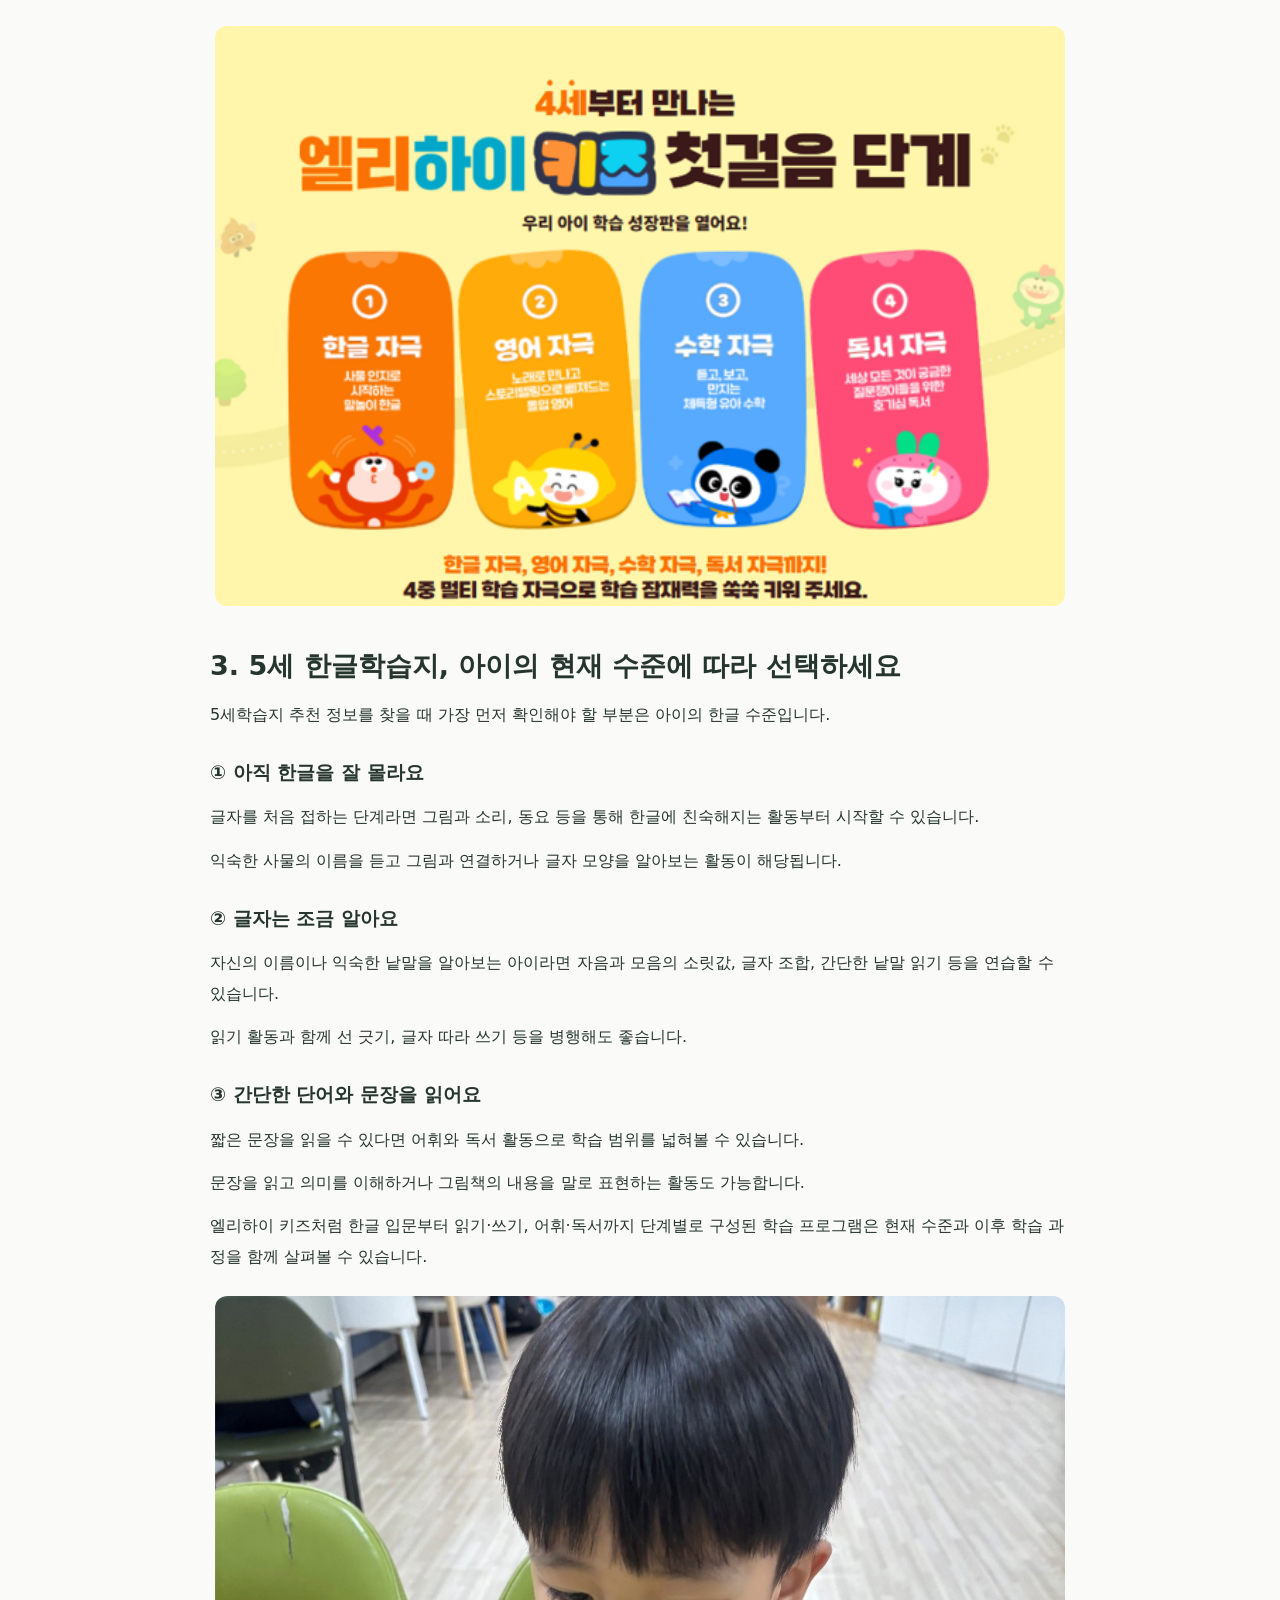
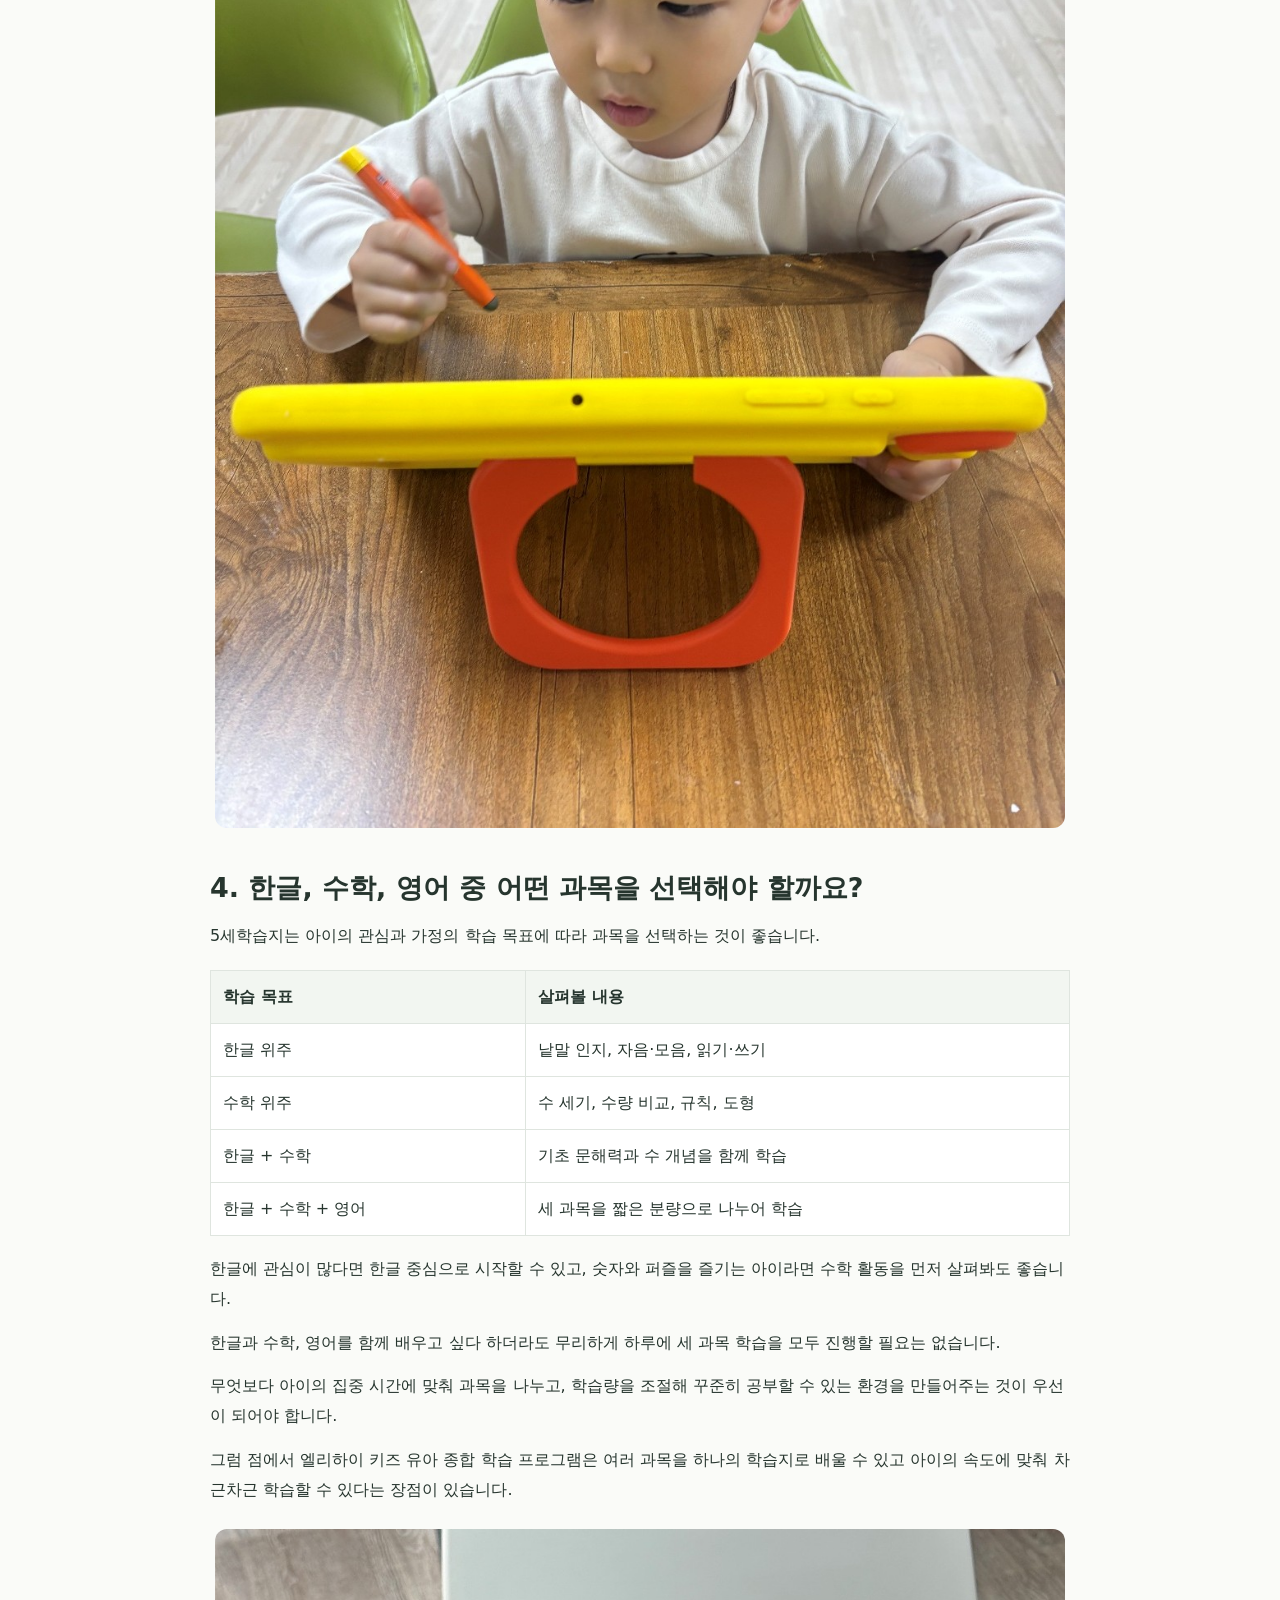
==== commit 40a77494: "Add files via upload" ====
--- a/5se-study-best6.html
+++ b/5se-study-best6.html
@@ -1,86 +1,183 @@
-<!doctype html><html lang="ko"><head><meta charset="utf-8"><meta name="viewport" content="width=device-width, initial-scale=1"><title>5세학습지 추천 BEST 6 | 한글·수학·영어 학습지 비교</title><meta name="description" content="5세학습지 추천 BEST 6. 엘리하이 키즈, 윙크, 구몬, 눈높이, 재능교육, 밀크T아이의 한글·수학·영어 학습 방식, 관리, 비용 선택 기준을 비교합니다."><meta name="robots" content="index,follow,max-snippet:-1"><link rel="canonical" href="https://jjh950621-star.github.io/5se-study-best6.html"><link rel="stylesheet" href="style.css"><meta property="og:type" content="article"><meta property="og:title" content="5세학습지 추천 BEST 6, 한글·수학·영어 학습지 비교 및 선택 가이드"><meta property="og:description" content="6개 유아학습지 브랜드의 과목, 학습 방식, 관리, 예산 선택 기준을 비교합니다."><meta property="og:url" content="https://jjh950621-star.github.io/5se-study-best6.html"><script type="application/ld+json">{"@context":"https://schema.org","@type":"Article","headline":"5세학습지 추천 BEST 6, 한글·수학·영어 학습지 비교 및 선택 가이드","description":"5세 유아학습지 6개 브랜드의 학습 방식과 선택 기준 비교","inLanguage":"ko-KR","mainEntityOfPage":"https://jjh950621-star.github.io/5se-study-best6.html","datePublished":"2026-11-03","dateModified":"2026-11-03","isAccessibleForFree":true}</script><style>.article{max-width:900px}.article p,.article li{line-height:1.85}.article h2{scroll-margin-top:90px;margin-top:2.4rem}.article h3{margin-top:1.5rem}.disclosure{padding:14px 18px;border:1px solid #a9c5b1;border-radius:10px;background:#f0f7f1;font-size:.94rem}.toc{background:#f5f7f4;border-radius:12px;padding:18px 24px;margin:28px 0}.toc ol{margin-bottom:0}.toc a,.related a{color:#256b48}.tablewrap{overflow-x:auto;margin:20px 0}.tablewrap table{border-collapse:collapse;width:100%;min-width:570px}.tablewrap th,.tablewrap td{border:1px solid #d8e1db;padding:12px;text-align:left;vertical-align:top}.tablewrap th{background:#eaf3ed}.cta{padding:22px;background:#edf6ee;border-radius:14px;margin:28px 0}.cta .btn{display:inline-block;margin-top:8px}.article details{border-bottom:1px solid #dce4df;padding:12px 0}.article summary{cursor:pointer;font-weight:700}.article details p{margin-bottom:4px}.related{margin-top:36px;border-top:1px solid #dce4df}.crumb{padding-top:20px}.article .notice{margin:22px 0}.article small{color:#526358}</style></head><body><header><div class="wrap nav"><a class="logo" href="index.html">🌿 유아학습지 가이드</a><nav class="links" aria-label="주요 메뉴"><a href="index.html">홈</a><a href="age-5.html">5세</a><a href="age-6.html">6세</a><a href="age-7.html">7세·예비초</a><a href="brands.html">브랜드 비교</a><a href="guide.html">선택 가이드</a></nav></div></header><div class="wrap crumb"><a href="index.html">홈</a> / <a href="age-5.html">5세 학습지</a> / BEST 6 비교</div><main class="wrap article section"><h1>5세학습지 추천 BEST 6, 한글·수학·영어 학습지 비교 및 선택 가이드</h1><p class="lead">2026년 5세 유아학습지 6개 브랜드의 학습 과목, 방식, 학습관리와 예산별 선택 기준을 정리했습니다.</p>
-<p class="disclosure"><strong>광고·협찬 안내:</strong> 엘리하이 키즈로부터 제품과 원고료를 제공받아 체험 후 작성하였습니다.</p>
-<p>5세 아이에게 어떤 학습지가 잘 맞을까요? 한글 공부를 언제 시작해야 하는지, 수학과 영어도 함께 배워야 하는지, 종이 학습지와 태블릿 중 무엇을 선택해야 하는지 고민하는 부모님들이 많습니다.</p>
-<p>유아 학습지로 비교하는 브랜드에는 <strong>엘리하이 키즈, 윙크, 구몬, 눈높이, 재능교육, 밀크T아이</strong> 등이 있습니다. 각 브랜드는 과목과 학습 방식, 선생님의 관리 형태가 다르므로 아이의 현재 수준과 학습 성향을 먼저 확인하는 것이 중요합니다.</p>
-<p>이번 글에서는 5세 학습지 추천 브랜드 6곳의 특징과 함께 한글 수준, 과목, 학습 방식, 월 예산에 따른 선택 기준을 정리했습니다. 아래 BEST 6은 공식 판매량이나 객관적 성과 순위가 아닌 비교 대상 6곳을 뜻합니다.</p>
-<div class="notice"><strong>핵심 요약:</strong> 5세 학습지는 브랜드 순위보다 아이의 한글 수준, 원하는 과목, 종이·태블릿 선호도, 학습관리 필요성, 실제 계약 비용을 기준으로 비교하세요.</div>
-<nav class="toc" aria-label="이 글의 목차"><strong>목차</strong><ol><li><a href="#s1">5세 학습지 시작 시기</a></li><li><a href="#s2">브랜드 6곳 비교</a></li><li><a href="#s3">아이의 한글 수준별 선택</a></li><li><a href="#s4">과목별 선택 기준</a></li><li><a href="#s5">종이와 패드학습 비교</a></li><li><a href="#s6">월 비용과 계약 조건</a></li><li><a href="#s7">선택 전 체크리스트</a></li><li><a href="#s8">자주 묻는 질문</a></li><li><a href="#s9">결론</a></li></ol></nav>
-<h2 id="s1">1. 5세학습지, 언제부터 시작하는 것이 좋을까요?</h2>
-<p>5세는 한글과 숫자에 관심을 보이기 시작하고 그림과 소리, 놀이를 통해 새로운 개념을 익혀가는 시기입니다. 다만 같은 5세라도 학습 수준에는 차이가 있습니다.</p>
-<p>아직 글자를 잘 모르는 아이도 있고 자신의 이름이나 익숙한 단어를 읽는 아이도 있습니다. 간단한 문장을 읽을 수 있지만 글자를 직접 쓰는 것은 어려워하는 경우도 있습니다.</p>
-<p>처음 학습을 시작한다면 <strong>하루 10~15분 정도</strong>를 하나의 출발점으로 삼아 아이의 반응과 집중 시간에 맞춰 조절해 보세요. 반드시 지켜야 하는 고정 학습 시간은 아닙니다.</p>
-<h2 id="s2">2. 5세학습지 추천 브랜드 6곳 비교</h2>
-<p>5세 유아가 이용할 수 있는 대표적인 학습 프로그램의 특징을 비교했습니다.</p>
-<div class="tablewrap"><table><thead><tr><th scope="col">브랜드</th><th scope="col">주요 학습 분야</th><th scope="col">대표 학습 방식</th></tr></thead><tbody><tr><td><strong>엘리하이 키즈</strong></td><td>한글·국어, 수학, 영어, 탐구·코딩·과학, 한자, 독서 등</td><td>유아 전용 태블릿·지면교재 연계, 1:1 화상 학습관리</td></tr><tr><td>윙크</td><td>한글·국어, 수학, 영어</td><td>전용 학습기와 지면 학습지 연계</td></tr><tr><td>구몬</td><td>한글, 수학, 영어 등</td><td>단계별 교재, 상품별 방문·화상 관리</td></tr><tr><td>눈높이</td><td>국어, 수학, 영어 등</td><td>수준별 교재, 방문·센터·디지털 학습</td></tr><tr><td>재능교육</td><td>한글, 수학, 영어 등</td><td>수준별 지면 학습과 교사 관리</td></tr><tr><td>밀크T아이</td><td>한글, 수학, 영어 등</td><td>유아 태블릿 기반 학습 콘텐츠</td></tr></tbody></table></div>
-<p><small>※ 학습 방식과 관리 형태는 브랜드별 선택 상품 및 계약 조건에 따라 달라질 수 있습니다.</small></p>
-<h3>① 엘리하이 키즈 — 한글·수학·영어 등 유아 종합학습지</h3>
-<p>엘리하이 키즈는 4세부터 예비초등까지를 대상으로 하는 스마트 학습 프로그램입니다. 전용 태블릿에서 영상을 보고 동요를 따라 부르거나 터치펜으로 화면을 터치하는 참여형 활동을 할 수 있습니다. 정기적으로 제공되는 지면교재로 선 긋기와 글자 쓰기 등 복습도 이어갈 수 있습니다.</p>
+<!doctype html>
+<!DOCTYPE html>
+<html lang="ko"><head><meta charset="utf-8"/><meta content="width=device-width, initial-scale=1" name="viewport"/><title>5세학습지 추천 BEST 6, 한글·수학·영어 학습지 비교 및 선택 가이드</title><meta content="5세학습지 추천 브랜드 6곳의 특징과 한글·수학·영어 학습 방식, 월 예산, 선택 기준을 비교합니다." name="description"/><meta content="index,follow,max-snippet:-1" name="robots"/><link href="https://jjh950621-star.github.io/5se-study-best6.html" rel="canonical"/><link href="style.css" rel="stylesheet"/><meta content="article" property="og:type"/><meta content="5세학습지 추천 BEST 6, 한글·수학·영어 학습지 비교 및 선택 가이드" property="og:title"/><meta content="https://jjh950621-star.github.io/5se-study-best6.html" property="og:url"/><script type="application/ld+json">{"@context":"https://schema.org","@type":"Article","headline":"5세학습지 추천 BEST 6, 한글·수학·영어 학습지 비교 및 선택 가이드","inLanguage":"ko-KR","mainEntityOfPage":"https://jjh950621-star.github.io/5se-study-best6.html"}</script><style>.article{max-width:860px}.article p{line-height:1.9;margin:13px 0}.article h2{margin-top:42px}.article h3{margin-top:26px}.disclosure{padding:12px 16px;background:#f5f6f3;border:1px solid #e1e5dd;border-radius:8px;font-size:14px;margin:18px 0}.tablewrap{overflow-x:auto;margin:18px 0}table{border-collapse:collapse;width:100%;min-width:560px}th,td{padding:12px;border:1px solid #dfe5df;text-align:left;vertical-align:top}th{background:#f2f6f1}.image-slot{margin:24px 0;padding:26px 12px;border:1px dashed #c5cec5;border-radius:10px;text-align:center;color:#66766b;background:#fafbf9;font-size:14px}.bullet{padding-left:10px}.btn{display:inline-block;overflow-wrap:anywhere}.article a{overflow-wrap:anywhere}</style><style>figure.article-photo{margin:24px auto;max-width:850px}figure.article-photo img{object-fit:contain}</style></head><body><header><div class="wrap nav"><a class="logo" href="index.html">🌿 유아학습지 가이드</a><nav aria-label="주요 메뉴" class="links"><a href="index.html">홈</a><a href="age-5.html">5세</a><a href="age-6.html">6세</a><a href="age-7.html">7세·예비초</a><a href="brands.html">브랜드 비교</a><a href="guide.html">선택 가이드</a></nav></div></header><div class="wrap crumb"><a href="index.html">홈</a> / 5세학습지 추천 BEST 6</div><main class="wrap article section"><h1>5세학습지 추천 BEST 6, 한글·수학·영어 학습지 비교 및 선택 가이드</h1>
+<div class="disclosure">엘리하이 키즈로 부터 제품과 원고료를 제공받아 체험 후 작성하였습니다</div>
+<p>5세 아이에게 어떤 학습지가 잘 맞을까요?</p>
+<p>5세학습지를 알아보는 부모님들이 가장 많이 고민하는 부분은 한글 공부를 언제 시작해야 하는지, 수학과 영어도 함께 배워야 하는지, 종이 학습지와 태블릿 학습 중 무엇을 선택해야 하는지 일 것입니다.</p>
+<p>현재 유아 학습지로 많이 비교하는 브랜드에는 엘리하이키즈, 윙크, 구몬, 눈높이, 재능교육, 밀크T아이 등이 있습니다.</p>
+<p>각 브랜드는 제공하는 과목과 학습 방식, 선생님의 관리 형태에 차이가 있기 때문에 아이의 현재 발달 수준과 학습 성향을 먼저 확인하는 것이 중요합니다.</p>
+<p>이번 글에서는 5세학습지 추천 브랜드 6곳의 특징과 함께 한글 수준, 과목, 학습 방식, 월 예산에 따른 선택 기준을 정리했습니다.</p>
+<figure class="article-photo"><img alt="5세학습지 비교 가이드 사진 1" decoding="async" loading="lazy" src="images/photo-1.jpg" style="display:block;width:100%;height:auto;border-radius:12px;margin:12px auto;"/></figure>
+<h2>1. 5세학습지, 언제부터 시작하는 것이 좋을까요?</h2>
+<p>5세는 한글과 숫자에 관심을 보이기 시작하고, 그림과 소리, 놀이를 통해 새로운 개념을 익혀가는 시기입니다.</p>
+<p>다만 같은 5세라도 아이마다 학습 수준에는 차이가 있습니다.</p>
+<p>아직 글자를 잘 모르는 아이도 있고, 자신의 이름이나 익숙한 단어를 읽는 아이도 있습니다. 간단한 문장을 읽을 수 있지만 글자를 직접 쓰는 것은 어려워하는 경우도 있습니다.</p>
+<p>따라서 5세학습지를 선택할 때는 아이의 학습 상황에 맞는 단계로 배울 수 있는지 확인하는 것이 중요합니다.</p>
+<p>처음 학습을 시작한다면 하루 10~15분 정도 즐겁게 참여할 수 있는 분량부터 시작해 보세요.</p>
+<p>아이가 집중할 수 있는 시간에 맞춰 학습량을 조절하고, 한글이나 수학을 놀이처럼 경험할 수 있도록 구성하는 것이 좋습니다.</p>
+<figure class="article-photo"><img alt="5세학습지 비교 가이드 사진 2" decoding="async" loading="lazy" src="images/photo-2.jpg" style="display:block;width:100%;height:auto;border-radius:12px;margin:12px auto;"/></figure>
+<h2>2. 5세학습지 추천 브랜드 6곳 비교</h2>
+<p>5세 유아가 이용할 수 있는 대표적인 학습지의 특징을 정리했습니다.</p>
+<div class="tablewrap"><table><thead><tr><th>브랜드</th><th>주요 학습 분야</th><th>대표적인 학습 방식</th></tr></thead><tbody><tr><td>엘리하이 키즈</td><td>한글·국어, 수학, 영어, 탐구·코딩·과학, 한자, 독서 등</td><td>유아 전용 태블릿과 지면교재 연계, 전문선생님의 1:1화상 수업과 관리</td></tr><tr><td>윙크</td><td>한글·국어, 수학, 영어</td><td>전용 학습기와 지면 학습지 연계</td></tr><tr><td>구몬</td><td>한글, 수학, 영어 등</td><td>단계별 교재, 방문·화상 등 상품별 관리</td></tr><tr><td>눈높이</td><td>국어, 수학, 영어 등</td><td>수준별 교재, 방문·센터·디지털 학습</td></tr><tr><td>재능교육</td><td>한글, 수학, 영어 등</td><td>수준별 지면 학습과 교사 관리</td></tr><tr><td>밀크T아이</td><td>한글, 수학, 영어 등</td><td>유아 태블릿 기반 학습 콘텐츠</td></tr></tbody></table></div>
+<p>※ 학습 방식과 관리 형태는 브랜드별 선택 상품 및 계약 조건에 따라 달라질 수 있습니다.</p>
+<figure class="article-photo"><img alt="5세학습지 비교 가이드 사진 3" decoding="async" loading="lazy" src="images/photo-3.png" style="display:block;width:100%;height:auto;border-radius:12px;margin:12px auto;"/></figure>
+<h3>① 엘리하이 키즈 – 한글·수학·영어 등 전과목을 배우는 유아 종합학습지</h3>
+<p>엘리하이 키즈는 4세~예비초등을 대상으로 한 전 과목 스마트 학습지이며 전용 태블릿을 통해 전과목 학습이 가능합니다.</p>
+<p>학습 영상을 보고 동요를 따라 부르거나, 전용 터치 펜으로 패드 화면을 터치하는 등 참여형 학습 활동을 할 수 있습니다. 또한 정기적으로 보내주는 지면교재를 활용해 선을 긋거나 글자 쓰는 연습을 하며 복습이 가능합니다.</p>
+<p>5세 아이의 한글 수준에 따라 학습 단계를 선택할 수 있다는 장점도 있습니다.</p>
+<figure class="article-photo"><img alt="5세학습지 비교 가이드 사진 4" decoding="async" loading="lazy" src="images/photo-4.jpg" style="display:block;width:100%;height:auto;border-radius:12px;margin:12px auto;"/></figure>
 <h3>한글·국어 학습</h3>
-<ul><li>사물과 낱말을 연결하는 말놀이</li><li>통글자부터 자음과 모음 원리까지 단계별 학습</li><li>글자 읽기·쓰기, 어휘·문장 학습</li><li>한글 학습 이후 독서와 기초 문해력으로 확장</li></ul>
-<p>한글을 처음 접한다면 그림과 소리를 활용한 말놀이부터, 글자를 어느 정도 안다면 읽기와 쓰기 활동부터 살펴볼 수 있습니다.</p>
+<p class="bullet">• 사물과 낱말을 연결하는 말놀이 활동</p>
+<p class="bullet">• 통글자부터 자음과 모음의 원리까지 단계별 학습</p>
+<p class="bullet">• 글자 읽기와 쓰기, 어휘·문장 학습</p>
+<p class="bullet">• 한글을 익힌 이후 독서와 기초 문해력 학습으로 확장</p>
+<p>한글을 처음 접하는 5세라면 그림과 소리를 활용한 말놀이부터 시작할 수 있고, 글자를 어느 정도 아는 아이라면 읽기와 쓰기 활동을 이어갈 수 있습니다.</p>
+<figure class="article-photo"><img alt="5세학습지 비교 가이드 사진 5" decoding="async" loading="lazy" src="images/photo-5.jpg" style="display:block;width:100%;height:auto;border-radius:12px;margin:12px auto;"/></figure>
 <h3>수학 학습</h3>
-<p>수와 수량, 분류, 규칙, 도형 등 유아기의 기초 수학 개념을 다룹니다. 이야기와 놀이형 활동, 문제풀이를 통해 배운 개념을 연습할 수 있습니다.</p>
+<p>수학은 수와 수량, 분류, 규칙, 도형 등 유아기에 필요한 기초 개념을 다룹니다.</p>
+<p>아이들의 눈높이에 맞춘 이야기로 수학 개념을 쉽고 재미있게 익히고, 다양한 놀이형 활동과 문제풀이를 통해 배운 내용을 자연스럽게 이해하고 활용할 수 있도록 구성되어 있습니다.</p>
+<figure class="article-photo"><img alt="5세학습지 비교 가이드 사진 6" decoding="async" loading="lazy" src="images/photo-6.jpg" style="display:block;width:100%;height:auto;border-radius:12px;margin:12px auto;"/></figure>
 <h3>영어 학습</h3>
-<p>알파벳과 파닉스, 영어 동요, 원어민 음성 듣기와 따라 말하기 등 유아 수준의 콘텐츠를 제공합니다.</p>
+<p>영어는 알파벳과 파닉스, 영어 동요, 원어민 음성 듣기, 따라 말하기 등 유아 수준에 맞는 콘텐츠를 제공합니다.</p>
+<p>영어를 처음 배우는 아이도 소리를 듣고 따라 하면서 기초 표현을 접할 수 있습니다.</p>
+<figure class="article-photo"><img alt="5세학습지 비교 가이드 사진 7" decoding="async" loading="lazy" src="images/photo-7.png" style="display:block;width:100%;height:auto;border-radius:12px;margin:12px auto;"/><img alt="5세학습지 비교 가이드 사진 7-2" decoding="async" loading="lazy" src="images/photo-7-2.png" style="display:block;width:100%;height:auto;border-radius:12px;margin:12px auto;"/><img alt="5세학습지 비교 가이드 사진 7-3" decoding="async" loading="lazy" src="images/photo-7-3.png" style="display:block;width:100%;height:auto;border-radius:12px;margin:12px auto;"/></figure>
 <h3>학습관리 방식</h3>
-<p>엘리하이 키즈는 유아교육 전문가 선생님의 1:1 화상관리를 제공합니다. 안내된 구성은 <strong>월 한글·수학·독서 관련 학습관리 3회와 학부모 상담 1회</strong>이며, 오늘의 학습 일정도 자동으로 제시됩니다. 세부 횟수와 조건은 신청 전 확인하세요.</p>
-<p>한글 공부를 처음 시작하거나, 한글·수학·영어를 함께 배우고 싶거나, 태블릿과 종이 교재를 병행하고 정기적인 화상관리를 원하는 가정에서 살펴볼 만합니다.</p>
-<div class="cta"><strong>엘리하이 키즈 7일 무료체험</strong><p>체험 가능 여부와 제공 조건은 신청 페이지에서 확인하세요.</p><a class="btn" href="https://mkids.mbest.co.kr/ad/?ptname=C4216" target="_blank" rel="noopener noreferrer sponsored">엘리하이 키즈 무료체험 확인하기 →</a></div>
-<h3>② 윙크 — 학습기와 종이 학습지를 연계한 유아학습</h3>
-<p>윙크는 유아부터 초등 저학년까지 이용할 수 있는 학습 프로그램입니다. 한글·국어, 수학, 영어를 다루며 전용 학습기와 종이 학습지를 연계합니다. 디지털 콘텐츠로 개념을 익힌 뒤 지면 학습지에서 쓰거나 문제를 풀어보는 활동을 비교해 볼 수 있습니다.</p>
-<h3>③ 구몬 — 단계별 지면 학습 중심</h3>
-<p>구몬학습은 개인별 학습 능력에 맞춘 단계별 교재를 사용합니다. 한글, 수학, 영어 등 과목별로 선택할 수 있고 작은 단계로 구성된 교재를 반복 학습합니다. 상품에 따라 방문·화상학습 등 관리 형태를 확인할 수 있습니다.</p>
-<h3>④ 눈높이 — 아이 수준에 맞춘 과목별 학습</h3>
-<p>눈높이는 아이의 학습 수준을 기준으로 진도를 설정하는 프로그램입니다. 국어, 수학, 영어 등의 지면교재와 디지털 학습 상품이 있으며 방문학습, 센터 및 공부방 등 이용 형태는 상품과 지역에 따라 다릅니다.</p>
-<h3>⑤ 재능교육 — 수준별 교재와 자기주도학습</h3>
-<p>재능교육은 한글, 수학, 영어 등 과목별로 단계별 교재를 활용하는 프로그램을 운영합니다. 지면 학습과 교사 관리를 중심으로 하며 세부 수업 형태는 선택한 상품을 확인해야 합니다.</p>
-<h3>⑥ 밀크T아이 — 유아 태블릿 기반 학습</h3>
-<p>밀크T아이는 태블릿을 활용해 한글, 수학, 영어 등의 학습 콘텐츠를 제공하는 유아 스마트학습 프로그램입니다. 영상과 디지털 활동으로 기초 개념을 접할 수 있으며 교재·관리 서비스의 세부 구성은 선택 상품에 따라 달라집니다.</p>
-<h2 id="s3">3. 5세 한글학습지, 아이의 현재 수준에 따라 선택하세요</h2>
+<p>엘리하이 키즈는 유아교육 전문가인 선생님의 1:1 화상관리도 제공하는데요.</p>
+<p>월별로 한글·수학·독서 관련 학습 관리 3회와 학부모 상담 1회로 구성돼 있습니다.</p>
+<p>무엇보다 '오늘의 학습'이 매일 자동으로 스케줄링 되니 부모가 스케줄을 세워주지 않아도 아이 스스로 학습을 이어갈 수 있습니다.</p>
+<p>엘리하이 키즈 5세 학습지는 이런 가정에서 살펴볼 만합니다.</p>
+<p class="bullet">• 5세 한글 공부를 처음 시작하는 경우</p>
+<p class="bullet">• 한글과 수학, 영어를 함께 배우고 싶은 경우</p>
+<p class="bullet">• 태블릿과 종이 학습지를 병행하고 싶은 경우</p>
+<p class="bullet">• 유아 교육 전문가인 선생님의 정기적인 학습관리를 원하는 경우</p>
+<p>엘리하이 키즈는 7일 무료체험을 통해 아이의 반응을 직접 확인할 수 있습니다.</p>
+<p><a class="btn" href="https://mkids.mbest.co.kr/ad/?ptname=C4216" rel="sponsored noopener noreferrer" target="_blank">https://mkids.mbest.co.kr/ad/?ptname=C4216</a></p>
+<figure class="article-photo"><img alt="5세학습지 비교 가이드 사진 8" decoding="async" loading="lazy" src="images/photo-8.png" style="display:block;width:100%;height:auto;border-radius:12px;margin:12px auto;"/></figure>
+<h3>② 윙크 – 학습기와 종이 학습지를 연계한 유아학습</h3>
+<p>윙크는 유아부터 초등 저학년까지 이용할 수 있는 학습 프로그램입니다.</p>
+<p>한글·국어, 수학, 영어 등을 다루며 전용 학습기와 종이 학습지를 연계하는 방식으로 운영됩니다.</p>
+<p>디지털 콘텐츠를 통해 개념을 익힌 뒤 지면 학습지에서 직접 쓰거나 문제를 풀어보는 활동을 할 수 있습니다.</p>
+<p>학습기와 종이 학습을 함께 활용하려는 가정에서 비교할 수 있는 브랜드입니다.</p>
+<figure class="article-photo"><img alt="5세학습지 비교 가이드 사진 9" decoding="async" loading="lazy" src="images/photo-9.png" style="display:block;width:100%;height:auto;border-radius:12px;margin:12px auto;"/></figure>
+<h3>③ 구몬 – 단계별 지면 학습 중심</h3>
+<p>구몬학습은 개인별 학습 능력에 맞춘 단계별 교재를 사용하는 학습 프로그램입니다.</p>
+<p>한글, 수학, 영어 등 과목별 학습을 선택할 수 있으며, 작은 단계로 구성된 교재를 반복적으로 학습하는 방식이 특징입니다.</p>
+<p>상품에 따라 방문학습이나 화상학습 등 관리 방식을 확인할 수 있습니다.</p>
+<p>종이 교재로 일정한 분량을 학습하려는 경우 살펴볼 수 있습니다.</p>
+<figure class="article-photo"><img alt="5세학습지 비교 가이드 사진 10" decoding="async" loading="lazy" src="images/photo-10.png" style="display:block;width:100%;height:auto;border-radius:12px;margin:12px auto;"/></figure>
+<h3>④ 눈높이 – 아이의 수준에 맞춘 과목별 학습</h3>
+<p>눈높이는 아이의 학습 수준을 기준으로 진도를 설정하는 교육 프로그램입니다.</p>
+<p>국어, 수학, 영어 등 다양한 과목을 운영하며 지면교재를 활용한 학습과 디지털 학습 상품을 제공합니다.</p>
+<p>방문학습, 센터 및 공부방 등 학습 형태는 상품과 지역에 따라 달라집니다.</p>
+<p>5세 아이의 현재 수준에 맞춰 특정 과목을 학습하고 싶은 경우 비교할 수 있습니다.</p>
+<figure class="article-photo"><img alt="5세학습지 비교 가이드 사진 11" decoding="async" loading="lazy" src="images/photo-11.png" style="display:block;width:100%;height:auto;border-radius:12px;margin:12px auto;"/></figure>
+<h3>⑤ 재능교육 – 수준별 교재와 자기주도학습</h3>
+<p>재능교육은 아이의 학습 수준에 따라 진도를 설정하는 교재 중심 학습 프로그램을 운영합니다.</p>
+<p>한글, 수학, 영어 등 과목별 프로그램이 있으며 단계별 교재를 활용합니다.</p>
+<p>지면 학습과 교사 관리를 중심으로 구성되어 있고, 세부적인 수업 형태는 선택하는 프로그램에 따라 확인할 수 있습니다.</p>
+<p>특정 과목의 학습을 원하는 가정에서 살펴볼 수 있습니다.</p>
+<figure class="article-photo"><img alt="5세학습지 비교 가이드 사진 12" decoding="async" loading="lazy" src="images/photo-12.png" style="display:block;width:100%;height:auto;border-radius:12px;margin:12px auto;"/></figure>
+<h3>⑥ 밀크T아이 – 유아 태블릿 기반 학습</h3>
+<p>밀크T아이는 유아전용 스마트학습 프로그램입니다.</p>
+<p>태블릿을 활용해 한글, 수학, 영어 등의 학습 콘텐츠를 제공하며 영상과 다양한 디지털 활동을 통해 기초 개념을 익힐 수 있습니다.</p>
+<p>유아의 학습 수준과 연령에 따른 콘텐츠를 확인할 수 있으며, 교재 및 관리 서비스의 세부 구성은 선택 상품에 따라 달라집니다.</p>
+<p>디지털 학습을 선호하는 아이에게 비교 대상이 될 수 있습니다.</p>
+<figure class="article-photo"><img alt="5세학습지 비교 가이드 사진 13" decoding="async" loading="lazy" src="images/photo-13.png" style="display:block;width:100%;height:auto;border-radius:12px;margin:12px auto;"/></figure>
+<h2>3. 5세 한글학습지, 아이의 현재 수준에 따라 선택하세요</h2>
+<p>5세학습지 추천 정보를 찾을 때 가장 먼저 확인해야 할 부분은 아이의 한글 수준입니다.</p>
 <h3>① 아직 한글을 잘 몰라요</h3>
-<p>글자를 처음 접한다면 그림과 소리, 동요를 통해 한글에 친숙해지는 활동부터 시작할 수 있습니다. 익숙한 사물의 이름을 듣고 그림과 연결하거나 글자 모양을 알아보는 활동이 해당됩니다.</p>
+<p>글자를 처음 접하는 단계라면 그림과 소리, 동요 등을 통해 한글에 친숙해지는 활동부터 시작할 수 있습니다.</p>
+<p>익숙한 사물의 이름을 듣고 그림과 연결하거나 글자 모양을 알아보는 활동이 해당됩니다.</p>
 <h3>② 글자는 조금 알아요</h3>
-<p>자신의 이름이나 익숙한 낱말을 알아본다면 자음·모음의 소릿값, 글자 조합, 간단한 낱말 읽기를 연습할 수 있습니다. 선 긋기와 글자 따라 쓰기도 함께 진행할 수 있습니다.</p>
+<p>자신의 이름이나 익숙한 낱말을 알아보는 아이라면 자음과 모음의 소릿값, 글자 조합, 간단한 낱말 읽기 등을 연습할 수 있습니다.</p>
+<p>읽기 활동과 함께 선 긋기, 글자 따라 쓰기 등을 병행해도 좋습니다.</p>
 <h3>③ 간단한 단어와 문장을 읽어요</h3>
-<p>짧은 문장을 읽는다면 어휘와 독서 활동으로 범위를 넓혀볼 수 있습니다. 문장의 뜻을 이해하거나 그림책 내용을 말로 표현하는 활동도 좋습니다.</p>
-<p>엘리하이 키즈처럼 한글 입문부터 읽기·쓰기, 어휘·독서까지 단계별로 구성된 프로그램은 현재 수준과 이후 학습 과정을 함께 비교할 수 있습니다.</p>
-<h2 id="s4">4. 한글, 수학, 영어 중 어떤 과목을 선택해야 할까요?</h2>
-<div class="tablewrap"><table><thead><tr><th scope="col">학습 목표</th><th scope="col">살펴볼 내용</th></tr></thead><tbody><tr><td>한글 위주</td><td>낱말 인지, 자음·모음, 읽기·쓰기</td></tr><tr><td>수학 위주</td><td>수 세기, 수량 비교, 규칙, 도형</td></tr><tr><td>한글 + 수학</td><td>기초 문해력과 수 개념</td></tr><tr><td>한글 + 수학 + 영어</td><td>세 과목을 짧은 분량으로 나누어 학습</td></tr></tbody></table></div>
-<p>한글에 관심이 많다면 한글부터, 숫자와 퍼즐을 즐긴다면 수학 활동부터 시작해도 좋습니다. 세 과목을 함께 배우더라도 매일 모두 진행할 필요는 없습니다. 아이의 집중 시간에 맞춰 나누어 진행하세요.</p>
-<p>엘리하이 키즈와 같은 종합학습 프로그램은 여러 과목을 하나의 서비스에서 살펴볼 수 있다는 점에서 비교 대상이 됩니다.</p>
-<h2 id="s5">5. 종이 학습지와 패드학습, 무엇이 다를까요?</h2>
-<h3>종이 학습지</h3>
-<p>연필을 잡고 선을 긋거나 글자를 쓰는 등 손으로 직접 활동합니다. 구몬, 눈높이, 재능교육 등의 지면교재 중심 상품을 살펴볼 수 있습니다.</p>
-<h3>패드학습</h3>
-<p>영상, 음성, 터치 활동 등을 활용합니다. 엘리하이 키즈, 윙크, 밀크T아이 등의 유아 디지털 학습 프로그램을 비교할 수 있습니다.</p>
-<h3>선생님 방문 수업</h3>
-<p>정해진 일정에 선생님과 만나 학습 진도를 확인하는 형태입니다. 구몬, 눈높이, 재능교육 등에서 상품별 방문학습 가능 여부를 확인하세요.</p>
-<h3>화상 학습관리</h3>
-<p>화상으로 선생님과 소통하며 학습 상황을 확인하는 형태입니다. 엘리하이 키즈는 유아교육 전문가 담임 선생님의 정기적인 1:1 화상관리를 안내하고 있습니다.</p>
-<p>아이의 선호 활동과 부모가 학습에 참여할 수 있는 시간도 함께 고려해 보세요.</p>
-<h2 id="s6">6. 5세학습지 월 비용은 얼마나 생각해야 할까요?</h2>
-<p>가격은 브랜드뿐 아니라 과목 수, 이용 기간, 학습기 이용 여부, 선생님 관리 서비스 등에 따라 달라집니다. 월 이용료만이 아니라 실제 계약에 포함되는 학습 구성을 확인해야 합니다.</p>
-<div class="tablewrap"><table><thead><tr><th scope="col">월 예산 구간</th><th scope="col">확인할 사항</th></tr></thead><tbody><tr><td>3만 원 미만</td><td>단과 상품이나 교재 중심 학습의 실제 이용 가능 여부</td></tr><tr><td>3만~5만 원</td><td>과목별 이용료와 선생님 관리 포함 여부</td></tr><tr><td>5만~10만 원</td><td>종합학습 구성, 학습기 제공 및 관리 포함 여부</td></tr><tr><td>10만 원 이상</td><td>학습 범위, 추가 서비스, 전체 계약 비용</td></tr></tbody></table></div>
-<p><small>※ 위 금액은 상품별 확정 가격이나 브랜드별 가격표가 아니라 예산을 나누기 위한 기준입니다. 해당 금액대에 모든 브랜드의 상품이 제공되는 것은 아닙니다. 학습기 대여·구매 조건과 약정·해지 조건도 확인하세요.</small></p>
-<h2 id="s7">7. 5세학습지 선택 전 확인할 4가지</h2>
-<h3>Q1. 아이의 현재 한글 수준은?</h3>
-<ul><li>아직 한글을 잘 몰라요</li><li>글자는 조금 알아요</li><li>간단한 단어와 문장을 읽어요</li></ul>
+<p>짧은 문장을 읽을 수 있다면 어휘와 독서 활동으로 학습 범위를 넓혀볼 수 있습니다.</p>
+<p>문장을 읽고 의미를 이해하거나 그림책의 내용을 말로 표현하는 활동도 가능합니다.</p>
+<p>엘리하이 키즈처럼 한글 입문부터 읽기·쓰기, 어휘·독서까지 단계별로 구성된 학습 프로그램은 현재 수준과 이후 학습 과정을 함께 살펴볼 수 있습니다.</p>
+<figure class="article-photo"><img alt="5세학습지 비교 가이드 사진 14" decoding="async" loading="lazy" src="images/photo-14.jpg" style="display:block;width:100%;height:auto;border-radius:12px;margin:12px auto;"/></figure>
+<h2>4. 한글, 수학, 영어 중 어떤 과목을 선택해야 할까요?</h2>
+<p>5세학습지는 아이의 관심과 가정의 학습 목표에 따라 과목을 선택하는 것이 좋습니다.</p>
+<div class="tablewrap"><table><thead><tr><th>학습 목표</th><th>살펴볼 내용</th></tr></thead><tbody><tr><td>한글 위주</td><td>낱말 인지, 자음·모음, 읽기·쓰기</td></tr><tr><td>수학 위주</td><td>수 세기, 수량 비교, 규칙, 도형</td></tr><tr><td>한글 + 수학</td><td>기초 문해력과 수 개념을 함께 학습</td></tr><tr><td>한글 + 수학 + 영어</td><td>세 과목을 짧은 분량으로 나누어 학습</td></tr></tbody></table></div>
+<p>한글에 관심이 많다면 한글 중심으로 시작할 수 있고, 숫자와 퍼즐을 즐기는 아이라면 수학 활동을 먼저 살펴봐도 좋습니다.</p>
+<p>한글과 수학, 영어를 함께 배우고 싶다 하더라도 무리하게 하루에 세 과목 학습을 모두 진행할 필요는 없습니다.</p>
+<p>무엇보다 아이의 집중 시간에 맞춰 과목을 나누고, 학습량을 조절해 꾸준히 공부할 수 있는 환경을 만들어주는 것이 우선이 되어야 합니다.</p>
+<p>그럼 점에서 엘리하이 키즈 유아 종합 학습 프로그램은 여러 과목을 하나의 학습지로 배울 수 있고 아이의 속도에 맞춰 차근차근 학습할 수 있다는 장점이 있습니다.</p>
+<figure class="article-photo"><img alt="5세학습지 비교 가이드 사진 15" decoding="async" loading="lazy" src="images/photo-15.jpg" style="display:block;width:100%;height:auto;border-radius:12px;margin:12px auto;"/></figure>
+<h2>5. 종이 학습지와 패드학습, 무엇이 다를까요?</h2>
+<p>5세학습지를 선택할 때는 학습 방식도 중요한 기준입니다.</p>
+<p>[종이 학습지]</p>
+<p>연필을 잡고 선을 긋거나 글자를 쓰는 등 직접 손으로 활동하는 학습입니다.</p>
+<p>구몬, 눈높이, 재능교육 등의 지면교재 중심 프로그램을 살펴볼 수 있습니다.</p>
+<p>[패드학습]</p>
+<p>영상과 음성, 터치 활동 등을 활용해 학습하는 방식입니다.</p>
+<p>엘리하이 키즈, 윙크, 밀크T아이 등의 유아 디지털 학습 프로그램을 비교할 수 있습니다.</p>
+<p>[선생님 방문 수업]</p>
+<p>정해진 일정에 선생님과 만나 학습 진도를 확인하는 방식입니다.</p>
+<p>구몬, 눈높이, 재능교육 등의 상품에서 방문학습 여부를 확인할 수 있습니다.</p>
+<p>[화상 학습관리]</p>
+<p>화상으로 선생님과 소통하고 학습 상황을 확인하는 방식입니다.</p>
+<p>엘리하이 키즈는 유아교육 전문가인 담임 선생님이 정기적으로 1:1 화상관리를 해줍니다.</p>
+<p>학습 방식을 선택할 때는 아이가 어떤 활동에 더 오래 집중하는지, 부모가 어느 정도 학습에 참여할 수 있는지도 함께 고려해 보세요.</p>
+<h2>6. 5세학습지 월 비용은 얼마나 생각해야 할까요?</h2>
+<p>5세학습지 가격은 브랜드뿐 아니라 선택하는 과목 수, 학습 기간, 기기 이용 여부, 선생님 관리 서비스 등에 따라 달라집니다.</p>
+<p>따라서 단순히 월 이용료만 비교하기보다 실제 계약에 포함되는 학습 구성을 확인하는 것이 필요합니다.</p>
+<p>월 예산을 기준으로 다음 사항을 점검해 보세요.</p>
+<p class="bullet">• 월 3만 원 미만: 희망하는 과목의 단과 상품이나 교재 중심 학습의 실제 이용 가능 여부</p>
+<p class="bullet">• 월 3만~5만 원: 과목별 이용료와 선생님 관리 포함 여부</p>
+<p class="bullet">• 월 5만~10만 원: 종합학습 구성, 학습기 제공 및 관리 서비스 포함 여부</p>
+<p class="bullet">• 월 10만 원 이상: 여러 과목의 학습 범위, 추가 서비스 및 전체 계약 비용</p>
+<p>위 금액은 상품별 확정 가격이 아닌 예산을 나누기 위한 기준입니다. 해당 금액대에 모든 브랜드의 상품이 제공되는 것은 아니므로 실제 이용료는 공식 상담을 통해 확인해야 합니다.</p>
+<p>또한 학습기 대여·구매 조건, 약정 기간 등을 확인해보는 것이 좋습니다.</p>
+<figure class="article-photo"><img alt="5세학습지 비교 가이드 사진 16" decoding="async" loading="lazy" src="images/photo-16.jpg" style="display:block;width:100%;height:auto;border-radius:12px;margin:12px auto;"/></figure>
+<h2>7. 5세학습지 선택 전 확인할 4가지</h2>
+<p>5세학습지를 결정하기 전에 다음 네 가지 질문에 답해 보세요.</p>
+<h3>Q1. 아이의 현재 한글 수준은 어느 정도인가요?</h3>
+<p class="bullet">• 아직 한글을 잘 몰라요.</p>
+<p class="bullet">• 글자는 조금 알아요.</p>
+<p class="bullet">• 간단한 단어와 문장을 읽어요.</p>
 <h3>Q2. 어떤 과목을 배우고 싶나요?</h3>
-<ul><li>한글 위주</li><li>수학 위주</li><li>한글 + 수학</li><li>한글 + 수학 + 영어</li></ul>
+<p class="bullet">• 한글 위주</p>
+<p class="bullet">• 수학 위주</p>
+<p class="bullet">• 한글 + 수학</p>
+<p class="bullet">• 한글 + 수학 + 영어</p>
 <h3>Q3. 어떤 학습 방식을 선호하나요?</h3>
-<ul><li>종이 학습지</li><li>패드학습</li><li>선생님 방문 수업</li><li>상관없어요</li></ul>
+<p class="bullet">• 종이 학습지</p>
+<p class="bullet">• 패드학습</p>
+<p class="bullet">• 선생님 방문 수업</p>
+<p class="bullet">• 상관없어요.</p>
 <h3>Q4. 월 학습 예산은 어느 정도인가요?</h3>
-<ul><li>3만 원 미만</li><li>3만~5만 원</li><li>5만~10만 원</li><li>10만 원 이상</li></ul>
-<p>네 가지를 먼저 정리하면 여러 브랜드 중 어떤 상품부터 살펴볼지 범위를 좁힐 수 있습니다.</p>
-<h2 id="s8">8. 5세학습지 추천, 자주 묻는 질문</h2>
-<details><summary>한글을 전혀 모르는 5세에게는 어떤 학습지가 좋을까요?</summary><p>글자와 소리를 연결하는 활동부터 시작할 수 있는 학습지를 살펴보세요. 엘리하이 키즈는 말놀이와 통글자부터 자음·모음, 읽기·쓰기까지 이어지는 한글 콘텐츠를 제공합니다.</p></details>
-<details><summary>5세부터 한글, 수학, 영어를 모두 공부해도 될까요?</summary><p>아이의 집중 시간과 흥미에 맞춰 학습량을 조절한다면 가능합니다. 처음에는 짧은 한두 가지 활동부터 시작해 보세요.</p></details>
-<details><summary>종이 학습지와 태블릿 학습 중 무엇이 좋을까요?</summary><p>쓰기·색칠하기를 선호한다면 종이 학습지를, 영상·소리·터치 활동을 좋아한다면 태블릿 학습을 비교할 수 있습니다. 엘리하이 키즈처럼 두 방식을 함께 활용하는 상품도 있습니다.</p></details>
-<details><summary>5세학습지는 하루에 얼마나 공부하는 것이 좋을까요?</summary><p>하루 10~15분을 출발점으로 삼되 아이의 집중력과 반응에 따라 조절하세요. 반드시 지켜야 할 고정 시간은 아닙니다.</p></details>
-<details><summary>5세학습지 중 무료체험이 가능한 곳은 어디인가요?</summary><p>엘리하이 키즈는 7일 무료체험을 안내하고 있으며 다른 일부 브랜드도 체험 상품을 운영합니다. 기간과 제공 조건은 신청 시점의 공식 안내를 확인하세요.</p></details>
-<h2 id="s9">9. 결론: 5세학습지, 아이의 수준과 학습 방식이 중요합니다</h2>
-<p>5세학습지 비교 대상으로는 엘리하이 키즈, 윙크, 구몬, 눈높이, 재능교육, 밀크T아이 등이 있습니다. 종이 교재 중심의 과목별 학습을 원한다면 구몬·눈높이·재능교육을, 태블릿 기반 학습을 찾는다면 윙크·밀크T아이를 함께 비교할 수 있습니다.</p>
-<p>한글·수학·영어를 함께 배우면서 지면교재와 정기적인 화상관리도 원한다면 엘리하이 키즈를 살펴볼 만합니다. 최종 선택 전에는 아이의 한글 수준, 희망 과목, 학습 방식, 월 예산을 확인하고 무료체험이나 상담을 통해 실제 구성을 비교해 보세요.</p>
-<div class="notice"><strong>자료 안내:</strong> 본 글은 제공된 원고의 브랜드별 프로그램 설명을 바탕으로 편집했습니다. 상품 구성, 가격, 무료체험, 학습관리 조건은 변경될 수 있으므로 가입 전 각 브랜드 공식 홈페이지에서 확인하세요. BEST 6은 공식 판매량 순위가 아닙니다.</div>
-<div class="related"><h2>함께 읽으면 좋은 글</h2><ul><li><a href="age-5.html">5세 학습지 기본 선택 가이드</a></li><li><a href="age-6.html">6세 학습지 가이드</a></li><li><a href="age-7.html">7세·예비초 학습지 가이드</a></li><li><a href="brands.html">유아학습지 브랜드 비교</a></li><li><a href="guide.html">유아학습지 선택 체크리스트</a></li></ul></div>
-</main><footer><div class="wrap"><strong>유아학습지 비교 가이드</strong><p>아이의 연령과 학습 목적에 따라 선택 기준을 정리하는 정보 사이트입니다.</p><p class="small" style="color:#d5e1d9">이 글은 엘리하이 키즈로부터 제품과 원고료를 제공받아 작성한 광고·협찬 콘텐츠입니다. 상품 구성과 혜택은 변경될 수 있습니다.</p><a href="about.html">운영 정보 및 자료 기준</a></div></footer></body></html>+<p class="bullet">• 3만 원 미만</p>
+<p class="bullet">• 3만~5만 원</p>
+<p class="bullet">• 5만~10만 원</p>
+<p class="bullet">• 10만 원 이상</p>
+<p>이 네 가지를 먼저 정리하면 여러 학습지 중 어떤 브랜드를 알아보면 좋을 지 가닥이 잡힙니다.</p>
+<figure class="article-photo"><img alt="5세학습지 비교 가이드 사진 17" decoding="async" loading="lazy" src="images/photo-17.jpg" style="display:block;width:100%;height:auto;border-radius:12px;margin:12px auto;"/></figure>
+<h2>8. 5세학습지 추천, 어떤 기준으로 선택하면 좋을까요?</h2>
+<h3>Q. 한글을 전혀 모르는 5세에게는 어떤 학습지가 좋을까요?</h3>
+<p>한글을 처음 접하는 아이라면 글자와 소리를 연결하는 활동부터 시작할 수 있는 학습지를 살펴보세요.</p>
+<p>엘리하이 키즈는 말놀이와 통글자 학습을 시작으로 자음·모음, 읽기·쓰기까지 이어지는 단계별 한글 콘텐츠를 제공합니다.</p>
+<h3>Q. 5세부터 한글, 수학, 영어를 모두 공부해도 될까요?</h3>
+<p>아이의 집중 시간과 흥미를 고려해 과목별 학습량을 조절한다면 가능합니다.</p>
+<p>처음에는 짧은 시간 동안 한두 가지 활동에 참여하고, 아이가 익숙해지면 다른 과목으로 학습 범위를 넓혀볼 수 있습니다.</p>
+<h3>Q. 5세에게 종이 학습지와 태블릿 학습 중 무엇이 좋을까요?</h3>
+<p>아이의 학습 성향에 따라 선택이 달라집니다.</p>
+<p>직접 쓰고 색칠하는 활동을 선호한다면 종이 학습지를, 영상과 소리·터치 활동에 관심이 많다면 태블릿 학습을 살펴볼 수 있습니다.</p>
+<p>엘리하이 키즈는 디지털 학습과 지면 활동을 함께 제공하고 있어 태블릿으로 배운 개념을 종이 교재에서 직접 쓰고 풀어보며 복습할 수 있습니다.</p>
+<h3>Q. 5세학습지는 하루에 얼마나 공부하는 것이 좋을까요?</h3>
+<p>처음에는 하루 10~15분 정도를 출발점으로 삼고, 아이의 집중력과 반응에 따라 조절해 보세요.</p>
+<p>하루에 무리한 양의 학습을 시키는 것 보다 아이가 즐겁게 참여하고 활동을 마무리할 수 있는 분량으로 꾸준히 공부하는 것이 더 효과적입니다.</p>
+<h3>Q. 5세학습지 중 무료체험이 가능한 곳은 어디인가요?</h3>
+<p>엘리하이 키즈는 7일 무료체험이 가능하고, 일부 브랜드도 체험 서비스를 제공하고 있습니다.</p>
+<p>체험 기간과 제공 조건은 시점에 따라 변경될 수 있으므로 신청 전 공식 홈페이지에서 확인하는 것이 정확합니다.</p>
+<figure class="article-photo"><img alt="5세학습지 비교 가이드 사진 18" decoding="async" loading="lazy" src="images/photo-18.jpg" style="display:block;width:100%;height:auto;border-radius:12px;margin:12px auto;"/></figure>
+<h2>9. 결론: 5세학습지, 아이의 수준과 학습 방식이 중요합니다</h2>
+<p>5세학습지 추천 브랜드로는 엘리하이 키즈, 윙크, 구몬, 눈높이, 재능교육, 밀크T아이 등이 있습니다.</p>
+<p>종이 교재 중심의 반복 학습을 원한다면 구몬, 눈높이, 재능교육의 과목별 프로그램을 비교할 수 있습니다.</p>
+<p>태블릿 기반의 유아 학습을 찾는다면 밀크T아이와 윙크도 살펴볼 수 있습니다.</p>
+<p>한글·수학·영어를 함께 배우면서 지면교재 활용과 유아 교육 전문가인 선생님의 체계적인 화상관리까지 받아보고 싶다면 엘리하이 키즈가 적합할 수 있습니다.</p>
+<p>엘리하이 키즈는 4세부터 예비초등을 위한 단계별 학습 콘텐츠를 제공하므로 5세부터 시작해 이후 학습 과정까지 살펴볼 수 있습니다.</p>
+<p>무엇보다 중요한 것은 아이가 매일 부담 없이 학습에 참여할 수 있는 지입니다.</p>
+<p>5세학습지를 결정하기 전에는 현재 한글 수준, 희망 과목, 학습 방식, 월 예산을 확인하고, 무료체험이나 상담을 통해 실제 학습 구성을 비교해 보시기 바랍니다.</p>
+<hr/>
+<p>참고: 각 브랜드의 공식 홈페이지 및 공개 학습 프로그램 안내를 바탕으로 작성했습니다. 상품 구성, 비용, 체험 및 관리 조건은 변경될 수 있습니다.</p></main><footer><div class="wrap"><strong>유아학습지 비교 가이드</strong><p><a href="about.html">운영 정보 및 자료 기준</a></p></div></footer></body></html>
